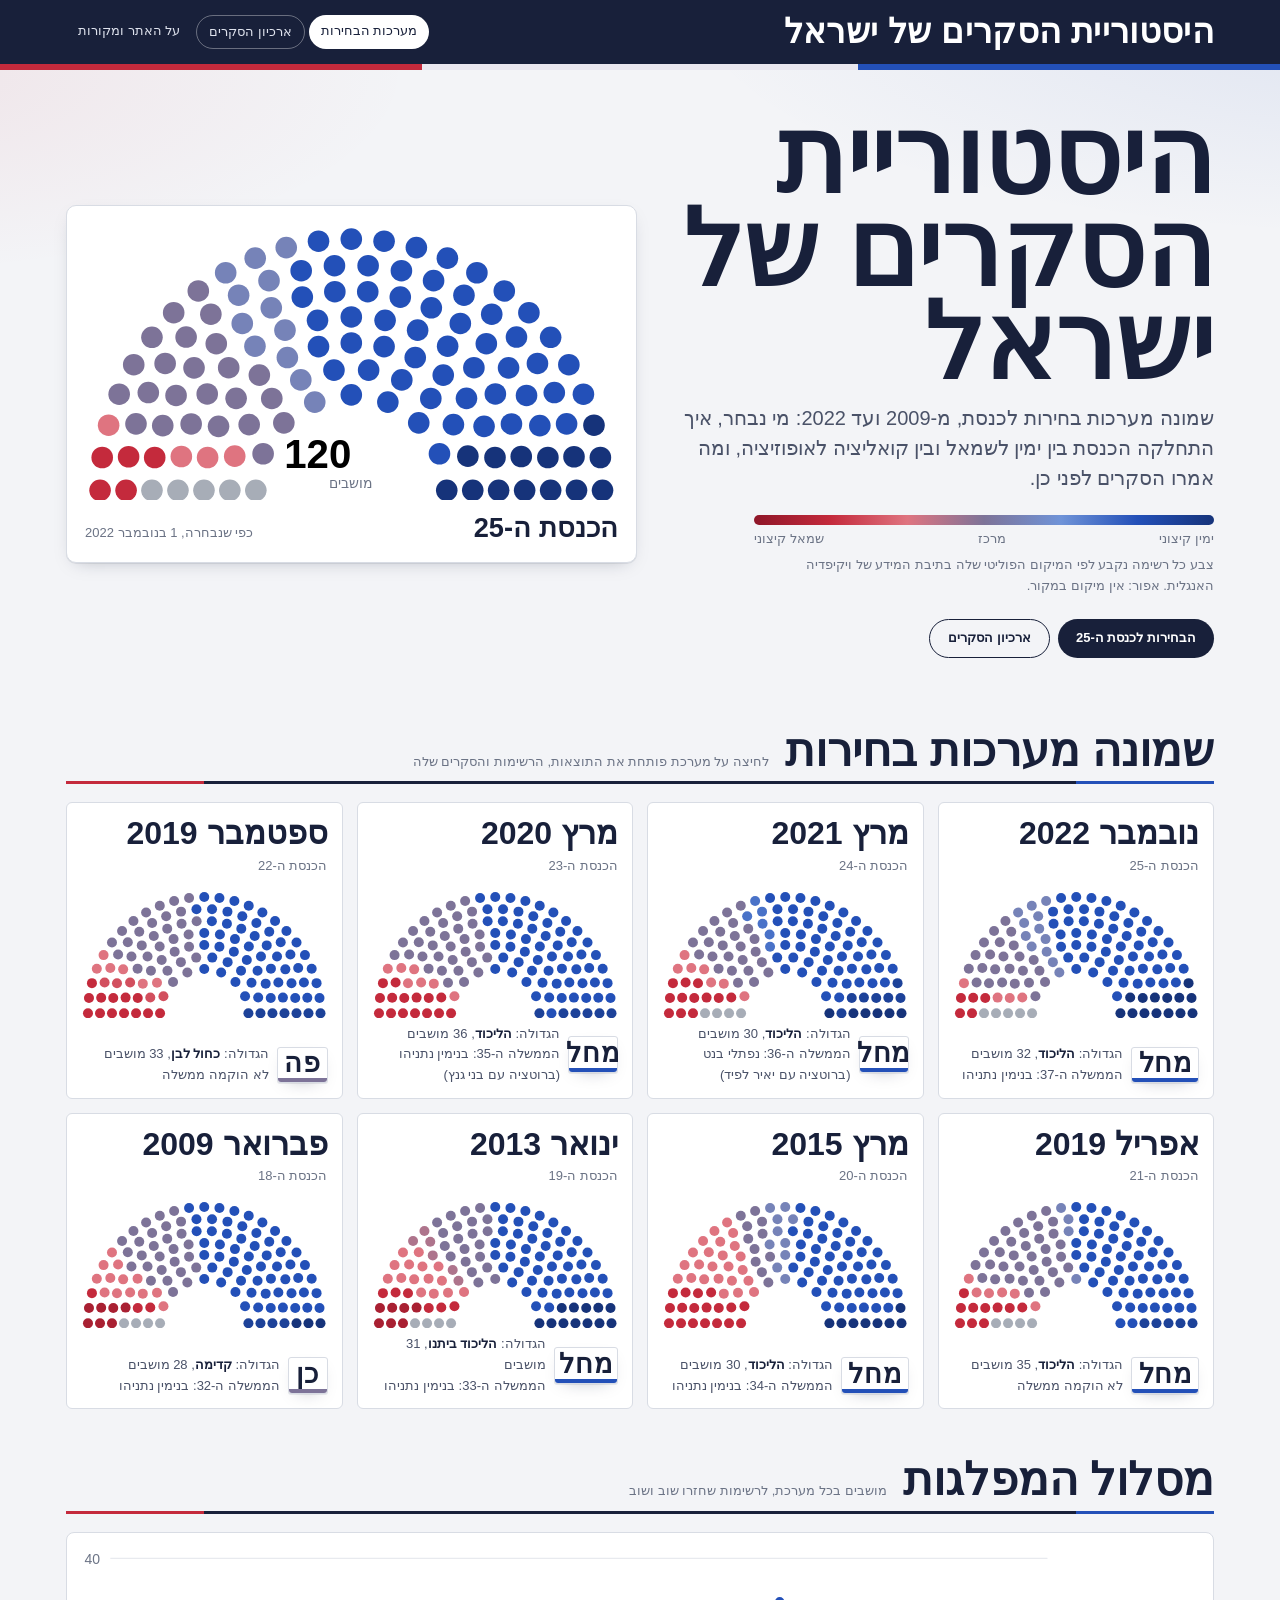
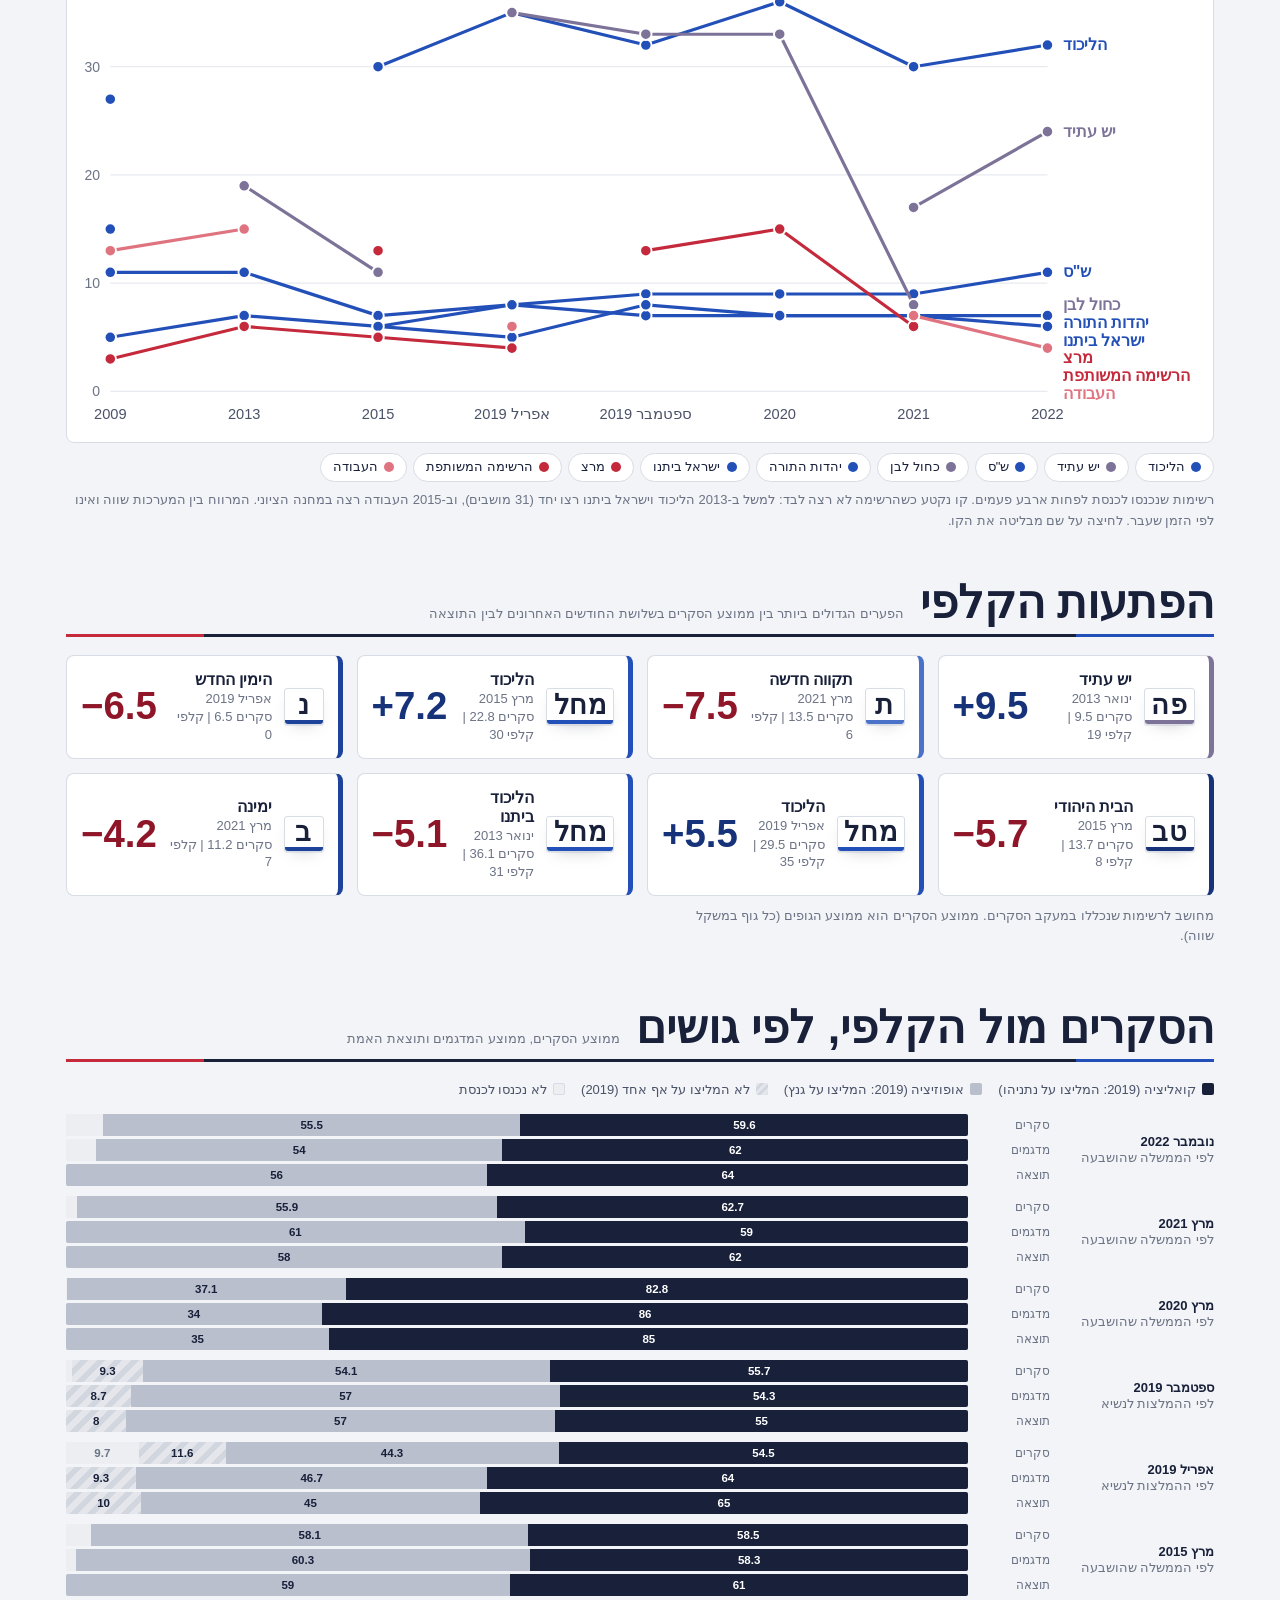
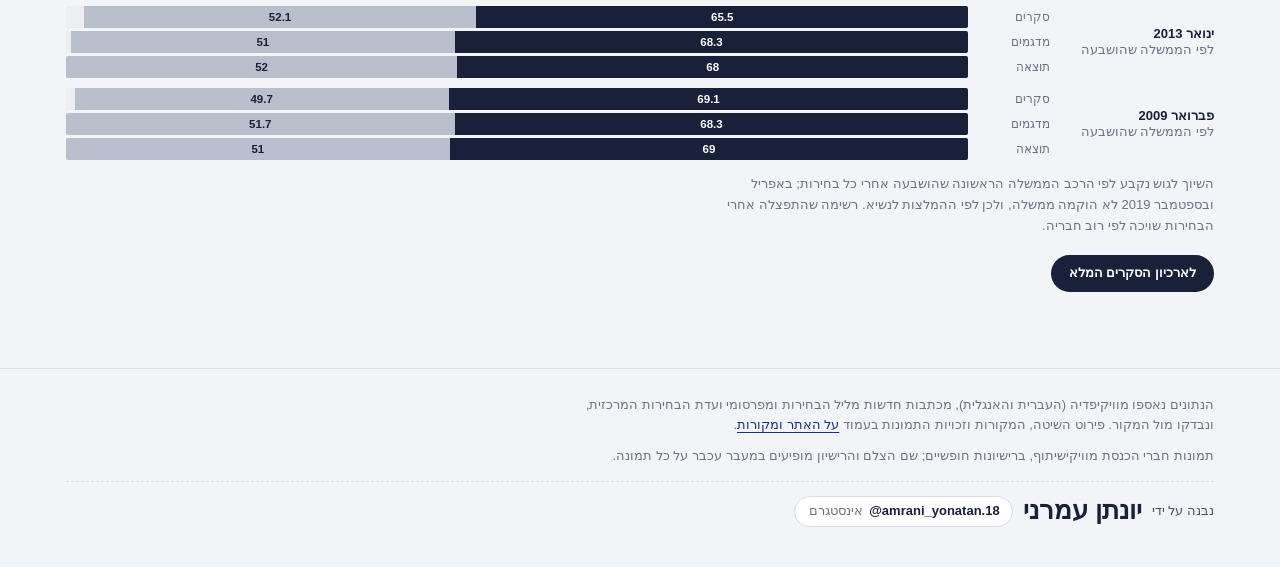
==== index.html @ 2ecafaed "Add files via upload base code 2.1 version." ====
<!doctype html>
<html lang="he" dir="rtl">
<head>
<meta charset="utf-8">
<meta name="viewport" content="width=device-width, initial-scale=1">
<meta http-equiv="Content-Security-Policy" content="default-src 'none'; script-src 'self'; style-src 'self' https://fonts.googleapis.com; style-src-attr 'unsafe-inline'; font-src 'self' https://fonts.gstatic.com; img-src 'self' data: https://commons.wikimedia.org https://upload.wikimedia.org https://thumb.wikimedia.org; base-uri 'none'; form-action 'none'; object-src 'none'">
<meta name="referrer" content="no-referrer">
<title>היסטוריית הסקרים של ישראל</title>
<meta name="description" content="שמונה מערכות בחירות לכנסת, 2009–2022: תוצאות, רשימות, גושים, ומה חזו הסקרים.">
<link rel="icon" href="assets/img/favicon.svg" type="image/svg+xml">
<link rel="preconnect" href="https://fonts.googleapis.com">
<link rel="preconnect" href="https://fonts.gstatic.com" crossorigin>
<link rel="stylesheet" href="https://fonts.googleapis.com/css2?family=Karantina:wght@300;400;700&amp;family=IBM+Plex+Sans+Hebrew:wght@400;500;600;700&amp;display=swap">
<link rel="stylesheet" href="assets/css/main.css">
</head>
<body>
<a class="sr-only" href="#main">דילוג לתוכן</a>
<main id="main"><noscript><div class="wrap" style="padding:40px 16px"><p>האתר מציג את הנתונים באמצעות JavaScript. יש להפעיל JavaScript בדפדפן.</p></div></noscript></main>
<script src="data/meta.js"></script>
<script src="data/elections.js"></script>
<script src="data/people.js"></script>
<script src="assets/js/common.js"></script>
<script src="assets/js/home.js"></script>
</body>
</html>
---- assets/css/main.css ----
/* היסטוריית הסקרים של ישראל — main stylesheet
   Palette: ballot paper and ink, with the political axis running from red (left) to blue (right). */

:root {
  --paper: #f3f4f7;
  --slip: #ffffff;
  --ink: #18203a;
  --ink-2: #4a5268;
  --mute: #6b7385;
  --rule: #d8dce4;
  --rule-2: #e8eaef;
  --right: #2350b8;
  --right-deep: #16337a;
  --left: #c42a3c;
  --left-deep: #8e1628;
  --centre: #7d7398;
  --none: #a7adb7;
  --coal: #18203a;
  --opp: #b9bfcc;
  --flag: #fff4cc;
  --focus: #f0b400;

  --display: "Karantina", "IBM Plex Sans Hebrew", "Arial Hebrew", sans-serif;
  --sans: "IBM Plex Sans Hebrew", "Arial Hebrew", Arial, sans-serif;

  --step--1: 0.8125rem;
  --step-0: 1rem;
  --step-1: 1.25rem;
  --step-2: 1.5625rem;
  --step-3: 1.953rem;
  --step-4: 2.441rem;
  --step-5: 3.4rem;

  --radius-slip: 3px;
  --shadow-slip: 0 1px 0 rgba(24, 32, 58, 0.08), 0 6px 18px -10px rgba(24, 32, 58, 0.35);
  --wrap: 1180px;
}

* { box-sizing: border-box; }
html { -webkit-text-size-adjust: 100%; }
body {
  margin: 0;
  background: var(--paper);
  color: var(--ink);
  font-family: var(--sans);
  font-size: var(--step-0);
  line-height: 1.6;
}
img { max-width: 100%; }
a { color: var(--right-deep); text-underline-offset: 3px; }
a:hover { color: var(--left-deep); }
:focus-visible { outline: 3px solid var(--focus); outline-offset: 2px; }
button { font: inherit; color: inherit; }

.wrap { max-width: var(--wrap); margin: 0 auto; padding: 0 16px; }
.sr-only { position: absolute; width: 1px; height: 1px; overflow: hidden; clip: rect(0 0 0 0); white-space: nowrap; }

/* ------------------------------------------------------------------ header */
.site-head {
  background: var(--ink);
  color: #fff;
  border-bottom: 6px solid transparent;
  border-image: linear-gradient(90deg, var(--left) 0 33%, #e9e7ef 33% 67%, var(--right) 67% 100%) 1;
}
.site-head .wrap { display: flex; align-items: center; gap: 24px; min-height: 64px; flex-wrap: wrap; padding-top: 8px; padding-bottom: 8px; }
.brand { color: #fff; text-decoration: none; font-family: var(--display); font-weight: 900; font-size: var(--step-2); line-height: 1.1; letter-spacing: -0.01em; }
.brand:hover { color: #fff; }
.nav { display: flex; gap: 4px; flex-wrap: wrap; margin-inline-start: auto; }
.nav a { color: #dfe3ee; text-decoration: none; padding: 6px 12px; border-radius: 999px; font-size: var(--step--1); font-weight: 500; }
.nav a:hover { background: rgba(255,255,255,0.08); color: #fff; }
.nav a[aria-current="page"] { background: #fff; color: var(--ink); }
.nav .nav-polls { border: 1px solid rgba(255,255,255,0.35); }

/* ------------------------------------------------------------------ type */
h1, h2, h3 { font-family: var(--display); line-height: 1.15; margin: 0; }
h1 { font-size: var(--step-4); font-weight: 900; letter-spacing: -0.015em; }
h2 { font-size: var(--step-3); font-weight: 700; }
h3 { font-size: var(--step-1); font-weight: 700; }
p { margin: 0 0 0.75em; max-width: 72ch; }
.lede { font-size: var(--step-1); color: var(--ink-2); max-width: 60ch; line-height: 1.5; }
.small { font-size: var(--step--1); color: var(--mute); }
.num { font-variant-numeric: tabular-nums; }

section.block { padding: 40px 0 8px; }
section.block > .wrap > header { display: flex; align-items: baseline; gap: 16px; flex-wrap: wrap; margin-bottom: 18px; border-bottom: 2px solid var(--ink); padding-bottom: 8px; }
section.block > .wrap > header p { margin: 0; color: var(--mute); font-size: var(--step--1); }

/* ------------------------------------------------------------------ ballot slip */
.slip {
  display: inline-flex; flex-direction: column; align-items: center; justify-content: center;
  background: var(--slip); color: var(--ink);
  border: 1px solid var(--rule); border-radius: var(--radius-slip);
  box-shadow: var(--shadow-slip);
  min-width: 3.2em; padding: 0.2em 0.45em 0.25em;
  font-family: var(--display); font-weight: 900; line-height: 1;
  position: relative;
}
.slip::after { /* the coloured edge the eye reads as "this party's place" */
  content: ""; position: absolute; inset-inline: 0; bottom: 0; height: 4px; background: var(--pc, var(--none));
  border-radius: 0 0 var(--radius-slip) var(--radius-slip);
}
.slip .l { font-size: 1.5em; letter-spacing: 0.02em; padding-bottom: 0.15em; }
.slip.sm { font-size: 0.85rem; min-width: 2.9em; }
.slip.md { font-size: 1.1rem; }
.slip.xl { font-size: 3.4rem; min-width: 2.6em; padding: 0.15em 0.4em 0.3em; }
.slip.xl::after { height: 8px; }

/* ------------------------------------------------------------------ hero (home) */
.hero { padding: 48px 0 24px; }
.hero h1 { font-size: clamp(2.4rem, 6vw, var(--step-5)); max-width: 14ch; }
.hero .lede { margin-top: 14px; }

.strip { display: grid; grid-template-columns: repeat(4, minmax(0, 1fr)); gap: 14px; margin-top: 28px; }
.strip a.card {
  display: grid; grid-template-rows: auto auto 1fr auto; gap: 6px;
  background: var(--slip); border: 1px solid var(--rule); border-radius: 6px;
  padding: 14px 14px 12px; text-decoration: none; color: var(--ink);
  transition: border-color .15s ease, transform .15s ease;
}
.strip a.card:hover { border-color: var(--ink); transform: translateY(-2px); }
.strip .when { font-family: var(--display); font-weight: 700; font-size: var(--step-1); }
.strip .kn { font-size: var(--step--1); color: var(--mute); }
.strip svg { width: 100%; height: auto; display: block; }
.strip .winner { display: flex; align-items: center; gap: 8px; font-size: var(--step--1); color: var(--ink-2); }
.strip .winner b { color: var(--ink); }

/* ------------------------------------------------------------------ cross-election bloc chart */
.bloc-rows { display: grid; gap: 10px; }
.bloc-row { display: grid; grid-template-columns: 9.5rem 1fr; gap: 12px; align-items: center; }
.bloc-row .who { font-size: var(--step--1); line-height: 1.3; }
.bloc-row .who a { font-weight: 600; color: var(--ink); text-decoration: none; }
.bloc-row .who a:hover { text-decoration: underline; }
.bars { display: grid; gap: 3px; }
.bar { display: flex; height: 22px; border-radius: 2px; overflow: hidden; background: var(--rule-2); }
.bar > span { display: flex; align-items: center; justify-content: center; font-size: 0.72rem; font-weight: 600; color: #fff; white-space: nowrap; overflow: hidden; min-width: 0; }
.bar .C { background: var(--coal); }
.bar .O { background: var(--opp); color: var(--ink); }
.bar .N { background: repeating-linear-gradient(135deg, #e4e6ec 0 6px, #d2d6df 6px 12px); color: var(--ink); }
.bar .X { background: #eceef2; color: var(--mute); }
.bar-label { font-size: 0.72rem; color: var(--mute); }
.bar-wrap { display: grid; grid-template-columns: 4.6rem 1fr; gap: 8px; align-items: center; }
.legend { display: flex; flex-wrap: wrap; gap: 6px 16px; font-size: var(--step--1); color: var(--ink-2); margin: 8px 0 14px; }
.legend i { display: inline-block; width: 12px; height: 12px; border-radius: 2px; vertical-align: -1px; margin-inline-end: 6px; }
.legend .C i { background: var(--coal); } .legend .O i { background: var(--opp); }
.legend .N i { background: repeating-linear-gradient(135deg, #e4e6ec 0 3px, #d2d6df 3px 6px); }
.legend .X i { background: #eceef2; border: 1px solid var(--rule); }

/* ------------------------------------------------------------------ election page */
.e-head { padding: 34px 0 10px; }
.crumbs { font-size: var(--step--1); margin-bottom: 10px; }
.crumbs a { color: var(--mute); }
.e-head h1 { font-size: clamp(2rem, 5vw, var(--step-4)); }
.facts { display: flex; flex-wrap: wrap; gap: 0; margin-top: 18px; border-top: 1px solid var(--rule); border-bottom: 1px solid var(--rule); }
.facts > div { padding: 10px 18px 10px 18px; border-inline-start: 1px solid var(--rule); }
.facts > div:first-child { border-inline-start: 0; padding-inline-start: 0; }
.facts dt { font-size: var(--step--1); color: var(--mute); }
.facts dd { margin: 0; font-weight: 600; font-variant-numeric: tabular-nums; }

.e-switch { display: flex; gap: 6px; flex-wrap: wrap; margin-top: 14px; }
.e-switch a { font-size: var(--step--1); padding: 3px 10px; border-radius: 999px; border: 1px solid var(--rule); text-decoration: none; color: var(--ink-2); background: var(--slip); }
.e-switch a[aria-current="page"] { background: var(--ink); color: #fff; border-color: var(--ink); }

.parl { display: grid; grid-template-columns: minmax(0, 1.35fr) minmax(0, 1fr); gap: 28px; align-items: start; }
.parl figure { margin: 0; }
.parl svg { width: 100%; height: auto; display: block; }
.parl svg .seat { transition: fill .25s ease, stroke .25s ease; }
.parl svg .seat.dim { opacity: 0.18; }
.toggle { display: inline-flex; border: 1px solid var(--ink); border-radius: 999px; overflow: hidden; margin-bottom: 10px; }
.toggle button { background: transparent; border: 0; padding: 5px 14px; cursor: pointer; font-size: var(--step--1); }
.toggle button[aria-pressed="true"] { background: var(--ink); color: #fff; }
.parl .sum { font-family: var(--display); text-anchor: middle; fill: var(--ink); }
.parl .axis-note { font-size: var(--step--1); color: var(--mute); margin-top: 6px; }

.seat-legend { list-style: none; margin: 0; padding: 0; display: grid; gap: 2px; }
.seat-legend li a { display: grid; grid-template-columns: 14px 1fr auto; gap: 10px; align-items: center; padding: 5px 8px; border-radius: 4px; text-decoration: none; color: var(--ink); }
.seat-legend li a:hover, .seat-legend li a:focus-visible { background: var(--slip); }
.seat-legend .sw { width: 14px; height: 14px; border-radius: 50%; background: var(--pc); }
.seat-legend .sw.opp { box-shadow: inset 0 0 0 3px #fff; outline: 1px solid var(--pc); }
.seat-legend .n { font-family: var(--display); font-weight: 700; font-variant-numeric: tabular-nums; }

/* tables */
.table-scroll { overflow-x: auto; -webkit-overflow-scrolling: touch; border: 1px solid var(--rule); border-radius: 6px; background: var(--slip); }
table.data { border-collapse: collapse; width: 100%; font-size: 0.9rem; font-variant-numeric: tabular-nums; }
table.data th, table.data td { padding: 8px 10px; border-bottom: 1px solid var(--rule-2); text-align: start; vertical-align: middle; white-space: nowrap; }
table.data thead th { background: #f7f8fa; font-weight: 600; font-size: var(--step--1); color: var(--ink-2); position: sticky; top: 0; z-index: 1; }
table.data td.n, table.data th.n { text-align: center; }
table.data tbody tr:hover { background: #fafbfc; }
table.data tr.below td { color: var(--mute); }
table.data .wrapcell { white-space: normal; min-width: 14rem; }
td.flag { background: var(--flag); }
.note-mark { font-size: 0.7rem; vertical-align: super; color: var(--left-deep); font-weight: 700; cursor: help; }
.rowlink { color: var(--ink); text-decoration: none; font-weight: 600; }
.rowlink:hover { text-decoration: underline; }
.party-cell { display: flex; align-items: center; gap: 10px; }
.delta-pos { color: var(--right-deep); } .delta-neg { color: var(--left-deep); }

.chip { display: inline-block; font-size: 0.75rem; padding: 1px 8px; border-radius: 999px; border: 1px solid var(--rule); background: var(--slip); color: var(--ink-2); white-space: nowrap; }
.chip.C { background: var(--coal); color: #fff; border-color: var(--coal); }
.chip.O { background: #fff; color: var(--ink); border-color: var(--ink); }
.chip.N { background: #eceef2; }
.chip.X { color: var(--mute); }

.two-col { display: grid; grid-template-columns: repeat(2, minmax(0, 1fr)); gap: 24px; }
.rec-groups { display: grid; grid-template-columns: repeat(auto-fit, minmax(220px, 1fr)); gap: 14px; }
.rec-group { background: var(--slip); border: 1px solid var(--rule); border-radius: 6px; padding: 14px; }
.rec-group h3 { font-size: var(--step-0); font-family: var(--sans); font-weight: 700; display: flex; justify-content: space-between; gap: 10px; }
.rec-group h3 .n { font-family: var(--display); font-size: var(--step-2); line-height: 1; }
.rec-group ul { list-style: none; padding: 0; margin: 10px 0 0; display: flex; flex-wrap: wrap; gap: 6px; }

.notes { font-size: 0.9rem; color: var(--ink-2); padding-inline-start: 1.2em; }
.notes li { margin-bottom: 4px; max-width: 80ch; }
.sources { font-size: var(--step--1); display: grid; gap: 4px; }
details.more { margin-top: 14px; }
details.more summary { cursor: pointer; font-weight: 600; padding: 6px 0; }

.btn {
  display: inline-flex; align-items: center; gap: 8px; cursor: pointer;
  background: var(--ink); color: #fff; border: 0; border-radius: 999px; padding: 8px 18px;
  font-size: var(--step--1); font-weight: 600; text-decoration: none;
}
.btn:hover { background: var(--right-deep); color: #fff; }
.btn.ghost { background: transparent; color: var(--ink); border: 1px solid var(--ink); }
.btn.ghost:hover { background: var(--ink); color: #fff; }

/* ------------------------------------------------------------------ party ID */
.id-wrap { padding: 30px 0 10px; }
.idcard {
  display: grid; grid-template-columns: auto minmax(0, 1fr) 210px; gap: 28px; align-items: stretch;
  background: var(--slip); border: 1px solid var(--rule); border-radius: 10px; padding: 26px;
  position: relative; overflow: hidden;
}
.idcard::before { /* micro-print band along the top, like a document */
  content: ""; position: absolute; inset-inline: 0; top: 0; height: 6px;
  background: var(--pc);
}
.idcard .face { display: grid; justify-items: center; align-content: start; gap: 12px; }
.idcard .ballot-name { font-family: var(--display); font-size: 0.95rem; text-align: center; max-width: 16ch; color: var(--ink-2); line-height: 1.3; }
.idcard h1 { font-size: clamp(2rem, 4.5vw, var(--step-4)); }
.idcard .sub { color: var(--mute); margin-top: 4px; }
.fields { display: grid; grid-template-columns: repeat(auto-fill, minmax(150px, 1fr)); gap: 14px 22px; margin: 20px 0 0; }
.fields dt { font-size: var(--step--1); color: var(--mute); }
.fields dd { margin: 0; font-weight: 600; font-variant-numeric: tabular-nums; }
.fields dd.big { font-family: var(--display); font-size: var(--step-3); font-weight: 900; line-height: 1; }
.leader { display: grid; align-content: start; justify-items: center; gap: 8px; text-align: center; border-inline-start: 1px dashed var(--rule); padding-inline-start: 24px; }
.leader .ph { width: 150px; height: 180px; }
.leader .role { font-size: var(--step--1); color: var(--mute); }
.leader .name { font-family: var(--display); font-weight: 700; font-size: var(--step-1); line-height: 1.2; }

.axis { margin-top: 22px; }
.axis svg { width: 100%; max-width: 560px; height: auto; display: block; }
.axis .cap { font-size: var(--step--1); color: var(--ink-2); }

/* portraits */
.ph { position: relative; display: block; width: 100%; aspect-ratio: 5 / 6; border-radius: 4px; overflow: hidden; background: #e3e6ec; }
.ph img { width: 100%; height: 100%; object-fit: cover; object-position: 50% 22%; display: block; }
.ph .ini { position: absolute; inset: 0; display: flex; align-items: center; justify-content: center; font-family: var(--display); font-weight: 900; font-size: 1.6rem; color: #fff; background: var(--pc, var(--none)); }
.ph img + .ini { display: none; }
.ph.failed img { display: none; }
.ph.failed .ini { display: flex; }

.members { display: grid; grid-template-columns: repeat(auto-fill, minmax(118px, 1fr)); gap: 18px 14px; }
.member { text-decoration: none; color: var(--ink); display: grid; gap: 6px; font-size: 0.86rem; line-height: 1.25; }
.member:hover .nm { text-decoration: underline; }
.member .nm { font-weight: 600; }
.member .tag { font-size: 0.72rem; color: var(--mute); }
.member.lead .ph { outline: 3px solid var(--pc); outline-offset: 2px; }

.mini-bars { display: grid; gap: 6px; max-width: 640px; }
.mini-bars .row { display: grid; grid-template-columns: 12rem 1fr 3rem; gap: 10px; align-items: center; font-size: 0.88rem; }
.mini-bars .track { height: 16px; background: var(--rule-2); border-radius: 2px; position: relative; }
.mini-bars .fill { position: absolute; inset-block: 0; inset-inline-start: 0; background: var(--pc); border-radius: 2px; }
.mini-bars .row.result .fill { background: var(--ink); }
.mini-bars .row.exit .fill { background: repeating-linear-gradient(135deg, var(--pc) 0 5px, color-mix(in srgb, var(--pc) 55%, #fff) 5px 10px); }
.mini-bars .v { font-family: var(--display); font-weight: 700; text-align: end; font-variant-numeric: tabular-nums; }
.mini-bars .sep { height: 1px; background: var(--rule); margin: 4px 0; }

.history { display: flex; gap: 10px; flex-wrap: wrap; }
.history a { display: grid; justify-items: center; gap: 4px; text-decoration: none; color: var(--ink); font-size: var(--step--1); padding: 8px 10px; border: 1px solid var(--rule); border-radius: 6px; background: var(--slip); }
.history a[aria-current="page"] { border-color: var(--ink); box-shadow: inset 0 0 0 1px var(--ink); }
.history a .s { font-family: var(--display); font-weight: 900; font-size: var(--step-1); line-height: 1; }

/* ------------------------------------------------------------------ polls panel (drawer + page) */
.drawer-backdrop { position: fixed; inset: 0; background: rgba(24, 32, 58, 0.45); opacity: 0; pointer-events: none; transition: opacity .2s ease; z-index: 40; }
.drawer {
  position: fixed; top: 0; bottom: 0; left: 0; width: min(920px, 100vw);
  background: var(--paper); z-index: 41; box-shadow: 8px 0 40px rgba(0,0,0,0.25);
  transform: translateX(-102%); transition: transform .28s cubic-bezier(.2,.7,.2,1);
  display: flex; flex-direction: column;
}
.drawer.open { transform: none; }
.drawer-backdrop.open { opacity: 1; pointer-events: auto; }
.drawer .d-head { display: flex; align-items: center; gap: 12px; padding: 14px 18px; background: var(--ink); color: #fff; }
.drawer .d-head h2 { font-size: var(--step-1); }
.drawer .d-head .x { margin-inline-start: auto; background: transparent; border: 1px solid rgba(255,255,255,.4); color: #fff; border-radius: 999px; padding: 4px 12px; cursor: pointer; }
.drawer .d-body { overflow: auto; padding: 18px; }
@media (prefers-reduced-motion: reduce) { .drawer, .drawer-backdrop, .strip a.card, .parl svg .seat { transition: none; } }

.panel-intro { background: var(--slip); border: 1px solid var(--rule); border-inline-start: 4px solid var(--centre); border-radius: 6px; padding: 12px 16px; font-size: 0.9rem; color: var(--ink-2); margin-bottom: 18px; }
.panel-intro p { margin: 0; }
.filters { display: flex; gap: 8px; flex-wrap: wrap; align-items: center; margin: 12px 0; }
.filters label { font-size: var(--step--1); color: var(--mute); }
.filters select { font: inherit; font-size: var(--step--1); padding: 4px 8px; border: 1px solid var(--rule); border-radius: 4px; background: var(--slip); }
.tsc svg { width: 100%; height: auto; display: block; background: var(--slip); border: 1px solid var(--rule); border-radius: 6px; }
.tsc .lg { display: flex; flex-wrap: wrap; gap: 4px 14px; font-size: var(--step--1); margin-top: 8px; }
.tsc .lg button { background: transparent; border: 1px solid transparent; border-radius: 999px; padding: 2px 10px; cursor: pointer; font-size: var(--step--1); }
.tsc .lg button:hover { border-color: var(--rule); }
.tsc .lg button[aria-pressed="true"] { border-color: var(--ink); background: var(--slip); font-weight: 600; }
.tsc .lg button::before { content: ""; display: inline-block; width: 10px; height: 10px; border-radius: 50%; background: var(--pc); margin-inline-end: 6px; vertical-align: -1px; }
.tsc svg [data-p] { transition: opacity .15s ease; }

/* ------------------------------------------------------------------ about */
.prose { max-width: 76ch; }
.prose h2 { margin: 32px 0 10px; }
.prose ul { padding-inline-start: 1.2em; }
.prose li { margin-bottom: 6px; }
.credits { columns: 2 280px; column-gap: 28px; font-size: 0.8rem; color: var(--ink-2); }
.credits div { break-inside: avoid; margin-bottom: 4px; }

/* ------------------------------------------------------------------ footer */
.site-foot { margin-top: 56px; padding: 26px 0 40px; border-top: 1px solid var(--rule); font-size: var(--step--1); color: var(--mute); }
.site-foot p { max-width: 90ch; }

/* ------------------------------------------------------------------ responsive */
@media (max-width: 980px) {
  .strip { grid-template-columns: repeat(2, minmax(0, 1fr)); }
  .parl { grid-template-columns: 1fr; }
  .idcard { grid-template-columns: auto minmax(0, 1fr); }
  .leader { grid-column: 1 / -1; border-inline-start: 0; padding-inline-start: 0; border-top: 1px dashed var(--rule); padding-top: 16px; grid-template-columns: 120px 1fr; justify-items: start; text-align: start; align-items: center; }
  .leader .ph { width: 120px; height: 144px; grid-row: span 3; }
  .two-col { grid-template-columns: 1fr; }
}
@media (max-width: 620px) {
  h1 { font-size: var(--step-3); }
  .strip { grid-template-columns: minmax(0, 1fr); }
  .bloc-row { grid-template-columns: 1fr; gap: 4px; }
  .idcard { grid-template-columns: 1fr; padding: 20px 16px; }
  .idcard .face { justify-items: start; grid-template-columns: auto 1fr; align-items: center; }
  .idcard .ballot-name { text-align: start; }
  .slip.xl { font-size: 2.4rem; }
  .facts > div { padding: 8px 12px 8px 0; border-inline-start: 0; width: 50%; }
  .members { grid-template-columns: repeat(auto-fill, minmax(96px, 1fr)); }
  .mini-bars .row { grid-template-columns: 6.5rem 1fr 2.6rem; }
  .nav { margin-inline-start: 0; }
}
@media print {
  .site-head .nav, .btn, .toggle, .drawer, .drawer-backdrop { display: none !important; }
  body { background: #fff; }
}

/* poll source links */
.src-host { font-size: 0.72rem; color: var(--mute); direction: ltr; unicode-bidi: isolate; }
.src-tag { font-size: 0.68rem; padding: 0 6px; border-radius: 999px; background: #eceef2; color: var(--ink-2); }
.src-tag.sec { background: var(--flag); }

/* ================================================================== display type: Karantina
   Karantina is a condensed display face, so display sizes run larger than a regular serif would. */
h1, h2 { font-weight: 700; letter-spacing: 0; }
h1 { font-size: clamp(2.8rem, 6.5vw, 4.2rem); line-height: 0.95; }
h2 { font-size: clamp(2.2rem, 4vw, 2.8rem); line-height: 1; }
h3 { font-family: var(--sans); font-size: 1.08rem; font-weight: 700; line-height: 1.3; }
.brand { font-size: 2.1rem; font-weight: 700; line-height: 1; letter-spacing: 0.01em; }
.hero h1 { font-size: clamp(3.6rem, 10vw, 6.6rem); max-width: 10ch; line-height: 0.88; }
.e-head h1 { font-size: clamp(3rem, 7vw, 4.8rem); }
.idcard h1 { font-size: clamp(3rem, 6vw, 4.4rem); }
.slip { font-weight: 700; }
.slip .l { font-size: 1.95em; letter-spacing: 0.03em; padding-bottom: 0.08em; }
.slip.xl { font-size: 3.6rem; }
.strip .when { font-size: 2rem; font-weight: 700; line-height: 1; }
.fields dd.big { font-size: 3.4rem; font-weight: 700; line-height: 0.8; }
.rec-group h3 .n { font-size: 2.6rem; font-weight: 700; line-height: 0.8; }
.history a .s { font-size: 2.2rem; font-weight: 700; line-height: 0.9; }
.seat-legend .n { font-size: 1.6rem; line-height: 1; }
.parl svg .sum { font-size: 46px; font-weight: 700; }
.idcard .ballot-name, .leader .name { font-family: var(--sans); }
.leader .name { font-size: 1.1rem; font-weight: 700; }
.mini-bars .v { font-family: var(--sans); font-weight: 700; }
.drawer .d-head h2 { font-size: 2rem; }

/* ================================================================== richer page furniture */
/* section headings get a short left-to-right political rule */
section.block > .wrap > header { border-bottom: 0; position: relative; padding-bottom: 12px; }
section.block > .wrap > header::after {
  content: ""; position: absolute; inset-inline: 0; bottom: 0; height: 3px;
  background: linear-gradient(90deg, var(--left) 0 12%, var(--ink) 12% 88%, var(--right) 88% 100%);
}

/* hero */
.hero { position: relative; overflow: hidden; padding: 40px 0 30px;
  background:
    radial-gradient(1200px 380px at 110% -10%, rgba(35, 80, 184, 0.10), transparent 60%),
    radial-gradient(900px 340px at -10% 0%, rgba(196, 42, 60, 0.08), transparent 60%);
}
.hero-grid { display: grid; grid-template-columns: minmax(0, 1fr) minmax(0, 1.05fr); gap: 34px; align-items: center; }
.hero-chamber { background: var(--slip); border: 1px solid var(--rule); border-radius: 10px; padding: 18px 18px 12px; box-shadow: var(--shadow-slip); }
.hero-chamber svg { width: 100%; height: auto; display: block; }
.hero-chamber .cap { display: flex; justify-content: space-between; align-items: baseline; gap: 10px; font-size: var(--step--1); color: var(--mute); margin-top: 6px; }
.hero-chamber .cap b { font-family: var(--display); font-size: 1.7rem; color: var(--ink); font-weight: 700; }
.kicker-row { display: flex; flex-wrap: wrap; gap: 8px; margin-top: 22px; }
.kicker-row a { text-decoration: none; }

/* ghost numerals behind page heads */
.e-head { position: relative; overflow: hidden; }
.bg-num {
  position: absolute; inset-inline-start: auto; inset-inline-end: 8px; top: -18px;
  font-family: var(--display); font-weight: 700; font-size: clamp(9rem, 26vw, 19rem); line-height: 0.8;
  color: var(--ink); opacity: 0.045; pointer-events: none; user-select: none;
}
.e-head .wrap { position: relative; }

/* leaders strip on election pages */
.leaders { display: grid; grid-template-columns: repeat(auto-fill, minmax(112px, 1fr)); gap: 16px 12px; margin-top: 24px; }
@media (min-width: 981px) { .leaders { grid-template-columns: repeat(var(--n), minmax(0, 1fr)); } }
.leaders a { display: grid; gap: 6px; text-decoration: none; color: var(--ink); font-size: 0.84rem; line-height: 1.2; }
.leaders a:hover .nm { text-decoration: underline; }
.leaders .ph { border-bottom: 5px solid var(--pc); }
.leaders .row { display: flex; align-items: center; justify-content: space-between; gap: 6px; }
.leaders .seats { font-family: var(--display); font-size: 1.6rem; font-weight: 700; line-height: 1; }
.leaders .nm { font-weight: 600; }
.leaders .party { color: var(--mute); font-size: 0.76rem; }

/* party trajectories (home) */
.traj figure { margin: 0; }
.traj svg { width: 100%; height: auto; display: block; background: var(--slip); border: 1px solid var(--rule); border-radius: 8px; }
.traj .lg { display: flex; flex-wrap: wrap; gap: 4px 6px; margin-top: 10px; }
.traj .lg button { background: var(--slip); border: 1px solid var(--rule); border-radius: 999px; padding: 3px 12px; cursor: pointer; font-size: var(--step--1); }
.traj .lg button::before { content: ""; display: inline-block; width: 10px; height: 10px; border-radius: 50%; background: var(--pc); margin-inline-end: 6px; vertical-align: -1px; }
.traj .lg button[aria-pressed="true"] { border-color: var(--ink); font-weight: 600; }
.traj svg [data-f] { transition: opacity .15s ease; }

/* poll surprises (home) */
.surprises { display: grid; grid-template-columns: repeat(auto-fill, minmax(260px, 1fr)); gap: 14px; }
.surprise .txt { display: grid; min-width: 0; gap: 1px; }
.surprise .s { line-height: 1.35; }
.surprise { display: grid; grid-template-columns: auto 1fr auto; gap: 12px; align-items: center; background: var(--slip); border: 1px solid var(--rule);
  border-inline-start: 5px solid var(--pc); border-radius: 8px; padding: 14px; text-decoration: none; color: var(--ink); }
.surprise:hover { border-color: var(--ink); border-inline-start-color: var(--pc); }
.surprise .t { font-weight: 700; line-height: 1.2; }
.surprise .s { font-size: var(--step--1); color: var(--mute); }
.surprise .d { font-family: var(--display); font-weight: 700; font-size: 2.4rem; line-height: 0.8; direction: ltr; }
.surprise .d.up { color: var(--right-deep); } .surprise .d.down { color: var(--left-deep); }

/* credit in footer */
.site-foot .credit { display: flex; align-items: center; gap: 10px; flex-wrap: wrap; margin-top: 14px; padding-top: 14px; border-top: 1px dashed var(--rule); color: var(--ink-2); }
.site-foot .credit b { font-family: var(--display); font-size: 1.6rem; font-weight: 700; color: var(--ink); line-height: 1; }
.ig { display: inline-flex; align-items: center; gap: 6px; padding: 4px 12px 4px 10px; border-radius: 999px; border: 1px solid var(--rule); background: var(--slip); text-decoration: none; color: var(--ink); font-weight: 600; direction: ltr; }
.ig:hover { border-color: var(--ink); color: var(--ink); }
.ig svg { width: 16px; height: 16px; }

@media (max-width: 980px) {
  .hero-grid { grid-template-columns: 1fr; }
}
.ig .ig-l { font-weight: 400; color: var(--mute); font-size: 0.8rem; margin-inline-end: 4px; }
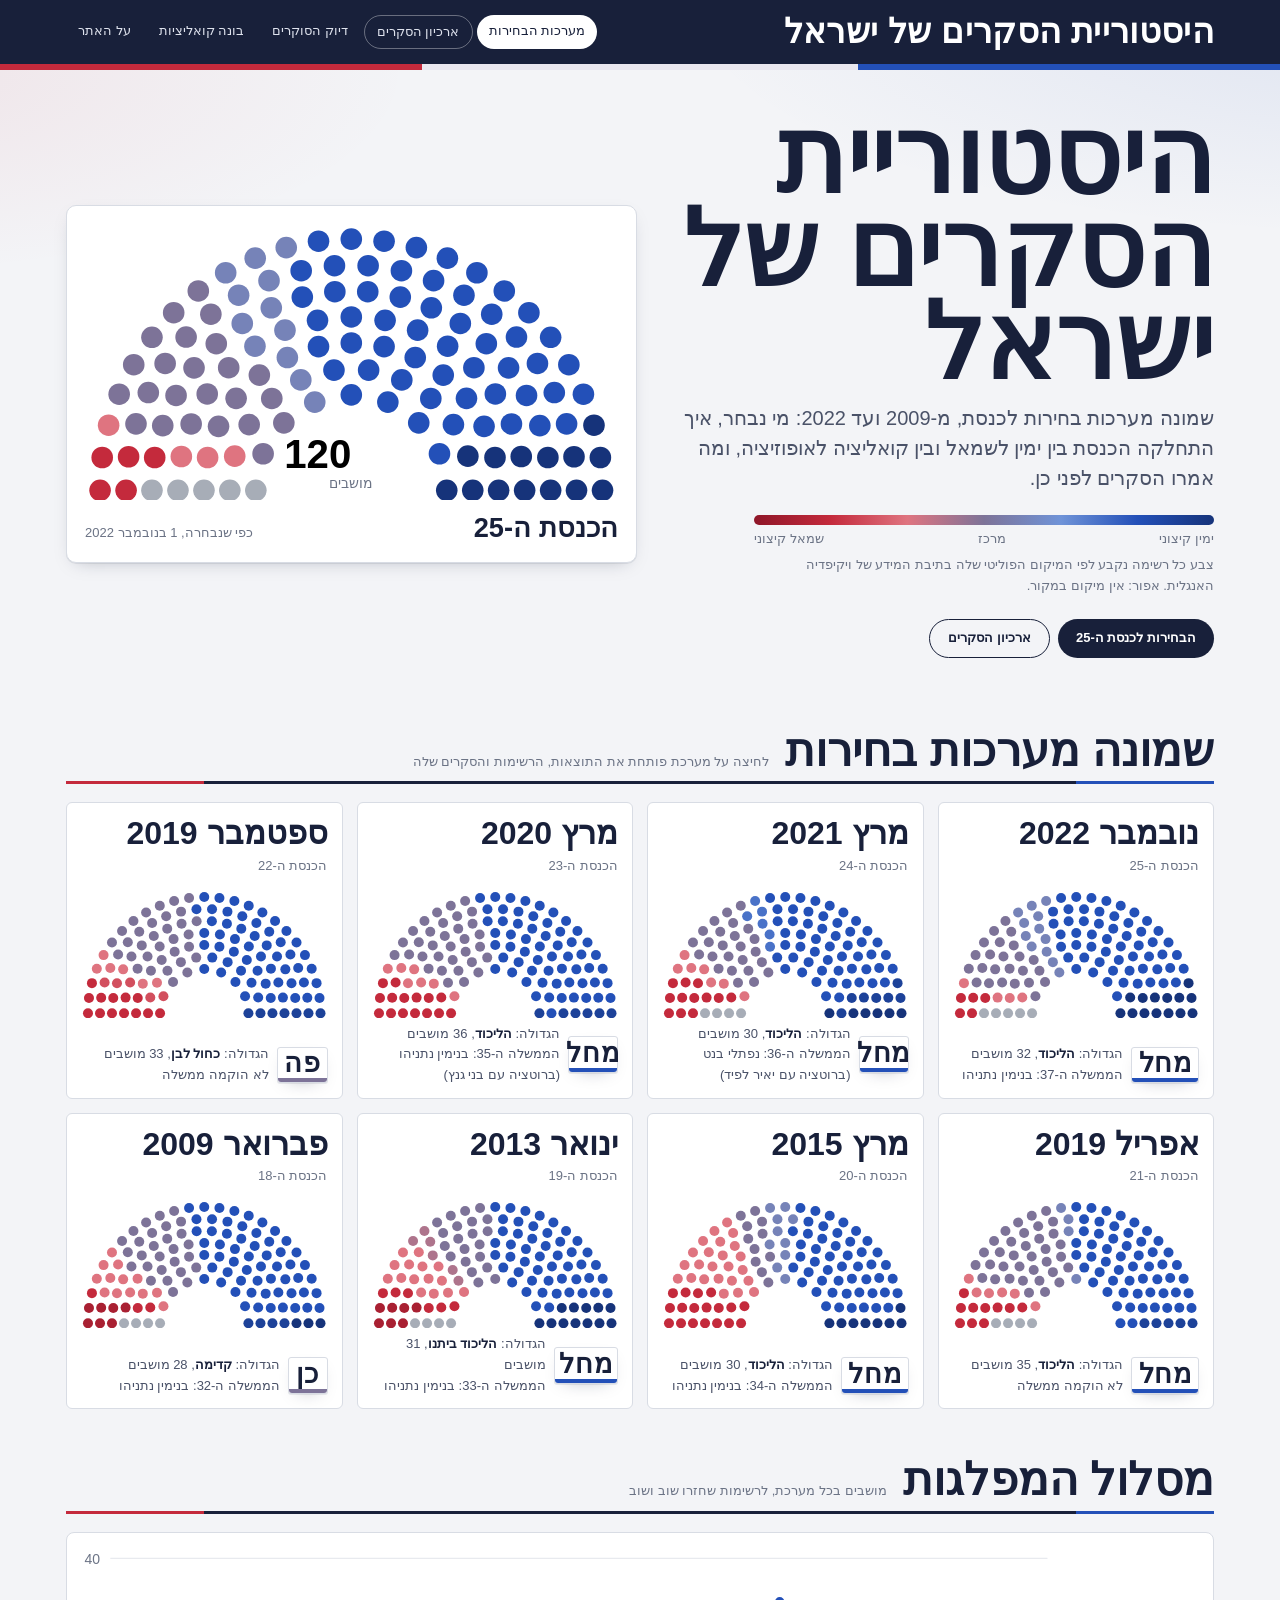
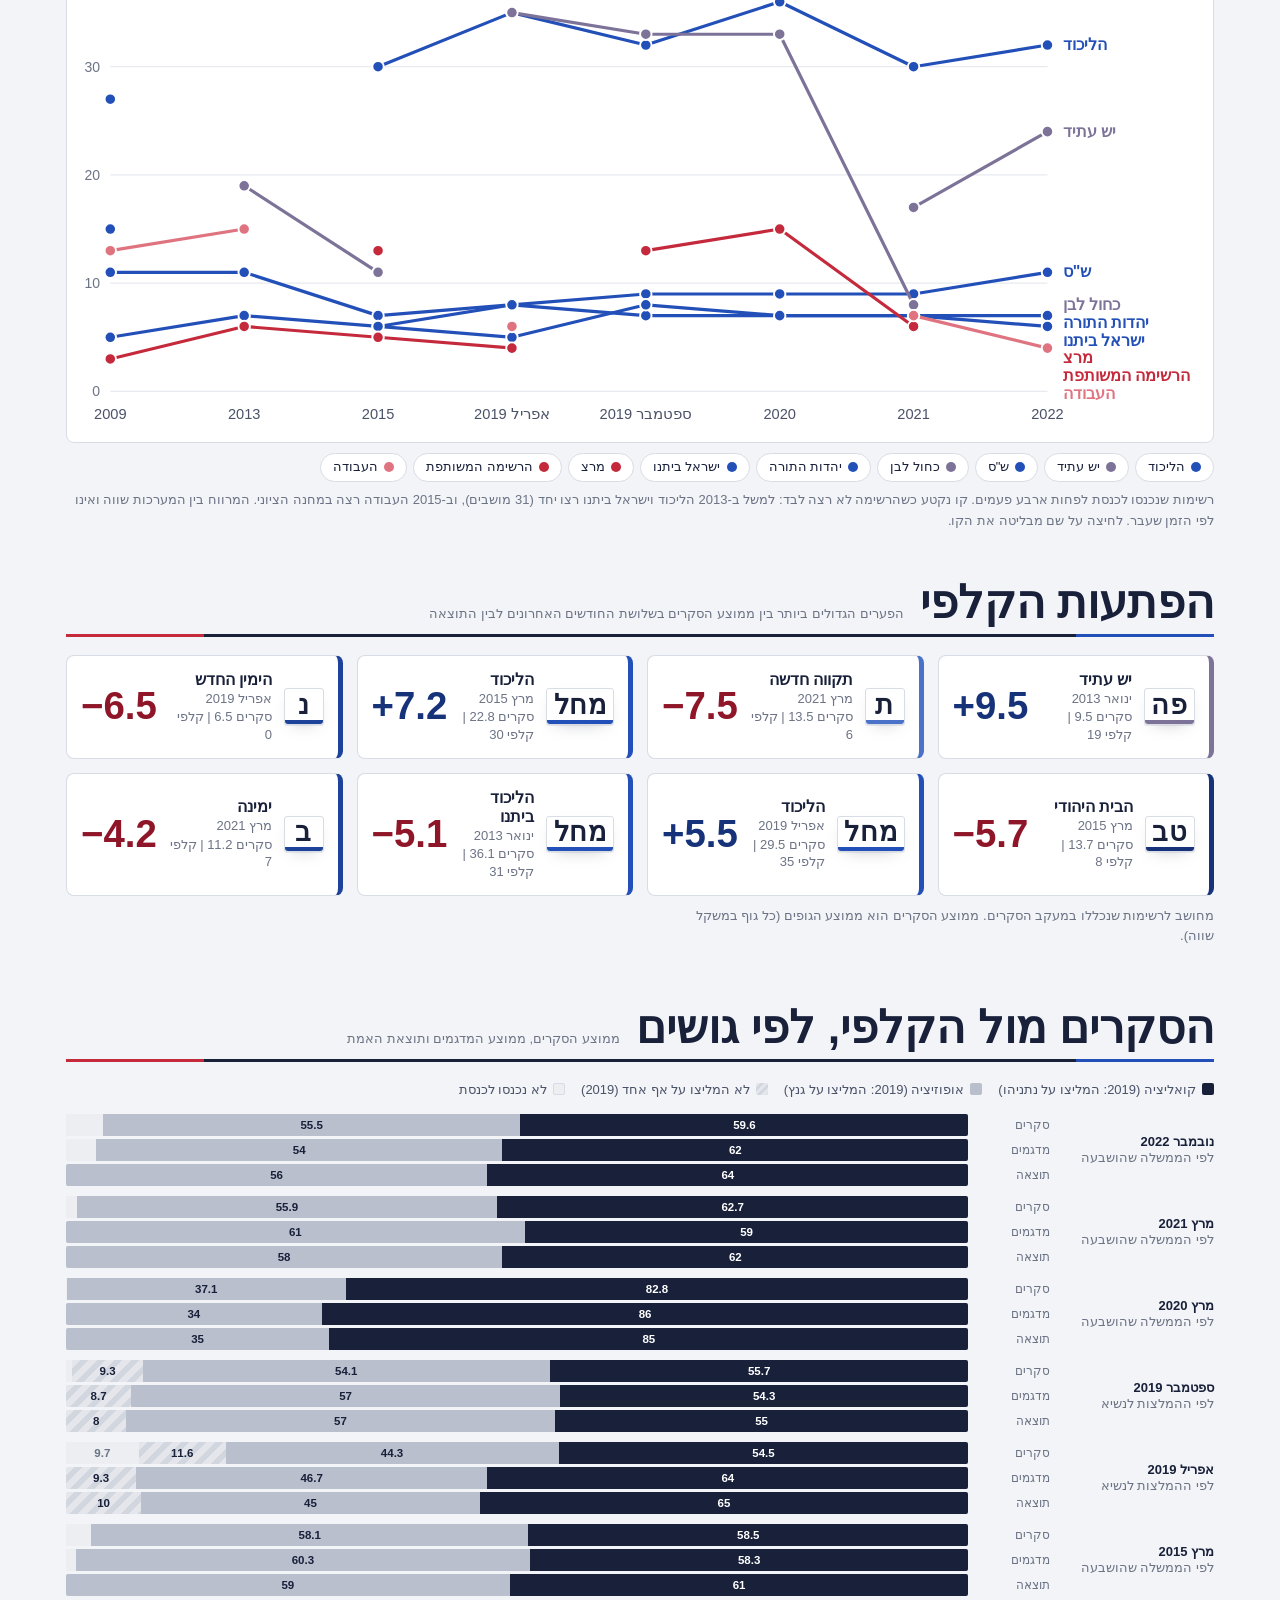
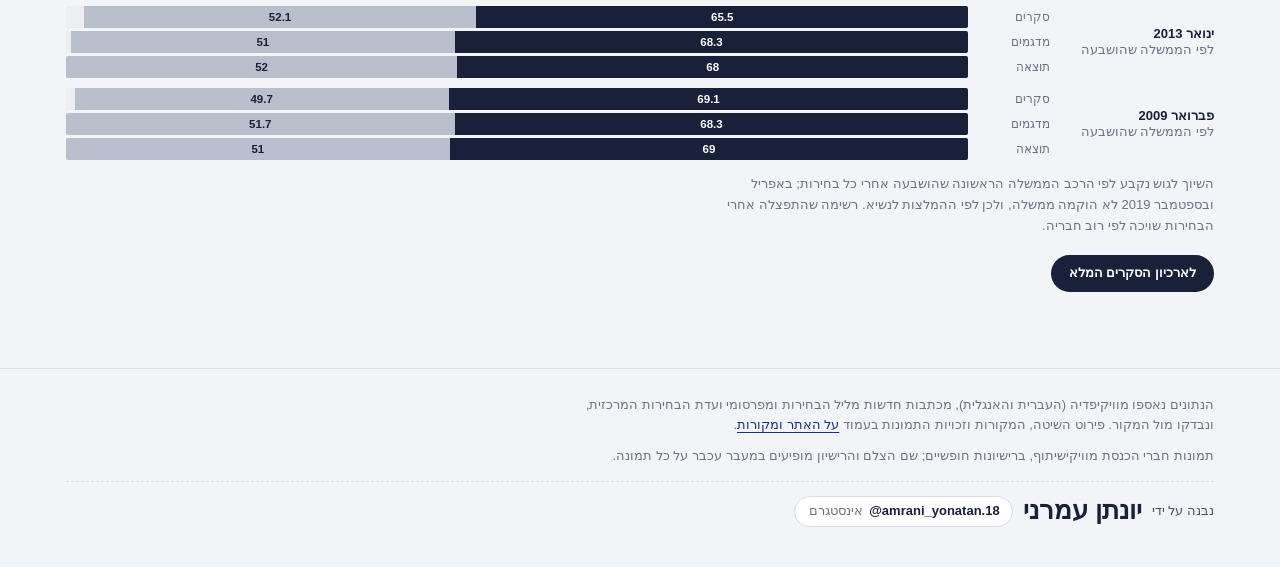
==== commit 9bd0b9f4: "Add clean URLs, share previews, pollster accuracy and coalition builder - Links go through App.pageH" ====
--- a/index.html
+++ b/index.html
@@ -7,6 +7,17 @@
 <meta name="referrer" content="no-referrer">
 <title>היסטוריית הסקרים של ישראל</title>
 <meta name="description" content="שמונה מערכות בחירות לכנסת, 2009–2022: תוצאות, רשימות, גושים, ומה חזו הסקרים.">
+<meta property="og:type" content="website">
+<meta property="og:site_name" content="היסטוריית הסקרים של ישראל">
+<meta property="og:locale" content="he_IL">
+<meta property="og:title" content="היסטוריית הסקרים של ישראל">
+<meta property="og:description" content="שמונה מערכות בחירות לכנסת, 2009–2022: תוצאות, רשימות, גושים, ומה חזו הסקרים.">
+<meta property="og:url" content="https://pollsisraelhistory.netlify.app/">
+<meta property="og:image" content="https://pollsisraelhistory.netlify.app/assets/img/og.png">
+<meta property="og:image:width" content="1200">
+<meta property="og:image:height" content="630">
+<meta property="og:image:alt" content="היסטוריית הסקרים של ישראל: חלוקת המושבים בכנסת">
+<meta name="twitter:card" content="summary_large_image">
 <link rel="icon" href="assets/img/favicon.svg" type="image/svg+xml">
 <link rel="preconnect" href="https://fonts.googleapis.com">
 <link rel="preconnect" href="https://fonts.gstatic.com" crossorigin>
--- a/assets/css/main.css
+++ b/assets/css/main.css
@@ -450,3 +450,77 @@
   .hero-grid { grid-template-columns: 1fr; }
 }
 .ig .ig-l { font-weight: 400; color: var(--mute); font-size: 0.8rem; margin-inline-end: 4px; }
+
+/* ================================================================== pollster accuracy */
+.acc-matrix th.who { font-weight: 600; color: var(--ink); white-space: nowrap; line-height: 1.25; }
+.acc-matrix th.who .small, .acc-matrix td .small { display: block; font-weight: 400; font-size: 0.72rem; color: var(--mute); }
+.acc-matrix td.best { background: #e7edfa; font-weight: 700; color: var(--right-deep); }
+.acc-matrix td.muted { color: var(--rule); }
+.acc-matrix td.avg { font-weight: 700; line-height: 1.2; background: #f7f8fa; }
+.acc-matrix tfoot th, .acc-matrix tfoot td { background: #f7f8fa; font-weight: 600; border-top: 1px solid var(--rule); }
+.acc-matrix tfoot .exit th, .acc-matrix tfoot .exit td { color: var(--mute); font-weight: 500; }
+.acc-trend { margin: 0; overflow-x: auto; -webkit-overflow-scrolling: touch; }
+.acc-trend svg { width: 100%; height: auto; display: block; background: var(--slip); border: 1px solid var(--rule); border-radius: 8px; }
+.acc-detail { margin-top: 18px; scroll-margin-top: 16px; }
+.acc-detail > header { display: flex; align-items: baseline; gap: 14px; flex-wrap: wrap; margin-bottom: 14px; }
+.acc-detail > header h2 { font-size: clamp(1.9rem, 3.4vw, 2.4rem); }
+.acc-detail > header p { margin: 0; font-size: var(--step--1); color: var(--mute); }
+.acc-sum { display: flex; gap: 28px; flex-wrap: wrap; margin-bottom: 18px; }
+.acc-sum > div { display: flex; align-items: center; gap: 10px; font-size: var(--step--1); color: var(--ink-2); line-height: 1.3; }
+.acc-sum .big { font-family: var(--display); font-weight: 700; font-size: 3.6rem; line-height: 0.8; color: var(--ink); }
+.acc-sum .big.mute { color: var(--mute); }
+.acc-cols h3 { margin-bottom: 10px; }
+.acc-list { list-style: none; margin: 0; padding: 0; display: grid; gap: 8px; }
+.acc-row { display: grid; grid-template-columns: minmax(0, 11rem) minmax(0, 1fr) 4.4rem; gap: 6px 12px; align-items: center;
+  background: var(--slip); border: 1px solid var(--rule); border-radius: 6px; padding: 10px 12px; }
+.acc-row .who { display: grid; line-height: 1.25; min-width: 0; }
+.acc-row .who .small { font-size: 0.74rem; }
+.acc-row .meter { height: 12px; background: var(--rule-2); border-radius: 2px; position: relative; overflow: hidden; }
+.acc-row .meter span { position: absolute; inset-block: 0; inset-inline-start: 0; background: var(--ink); border-radius: 2px; }
+.acc-row.exit .meter span { background: var(--opp); }
+.acc-row .v { display: grid; justify-items: end; line-height: 1; }
+.acc-row .v b { font-family: var(--display); font-size: 2rem; font-weight: 700; }
+.acc-row .v .small { font-size: 0.7rem; }
+.acc-row details.more { grid-column: 1 / -1; margin-top: 0; }
+.acc-row details.more summary { font-size: var(--step--1); padding: 2px 0; color: var(--ink-2); }
+.acc-row details .table-scroll { margin-top: 6px; }
+
+/* ================================================================== coalition builder */
+.co-controls { display: flex; flex-wrap: wrap; gap: 10px 16px; align-items: center; justify-content: space-between; margin-bottom: 6px; }
+.co-controls .toggle { margin-bottom: 0; }
+.co-presets { display: flex; gap: 8px; flex-wrap: wrap; }
+.co-grid { display: grid; grid-template-columns: minmax(0, 1fr) minmax(0, 340px); gap: 24px; align-items: start; margin-top: 14px; }
+.co-chips { display: grid; grid-template-columns: repeat(auto-fill, minmax(230px, 1fr)); gap: 8px; }
+.co-chip { display: grid; grid-template-columns: auto minmax(0, 1fr) auto; gap: 10px; align-items: center; text-align: start;
+  background: var(--slip); border: 1px solid var(--rule); border-radius: 8px; padding: 8px 12px 8px 10px; cursor: pointer;
+  transition: border-color .12s ease, background .12s ease, box-shadow .12s ease; }
+.co-chip:hover { border-color: var(--ink); }
+.co-chip .nm { font-weight: 600; line-height: 1.25; }
+.co-chip .v { font-family: var(--display); font-size: 1.8rem; font-weight: 700; line-height: 1; }
+.co-chip[aria-pressed="true"] { border-color: var(--pc); background: color-mix(in srgb, var(--pc) 9%, #fff); box-shadow: inset -4px 0 0 var(--pc); }
+.co-meter { position: sticky; top: 14px; background: var(--slip); border: 1px solid var(--rule); border-radius: 10px; padding: 18px; box-shadow: var(--shadow-slip); }
+.co-total { display: flex; align-items: baseline; gap: 8px; }
+.co-total .big { font-family: var(--display); font-size: 5.6rem; font-weight: 700; line-height: 0.8; color: var(--mute); }
+.co-total.ok .big { color: var(--ink); }
+.co-total .of { font-family: var(--display); font-size: 2rem; color: var(--mute); }
+.co-status { margin: 10px 0 12px; font-weight: 600; }
+.co-total.ok + .co-status { color: var(--right-deep); }
+.co-bar { position: relative; display: flex; height: 26px; background: var(--rule-2); border-radius: 3px; overflow: hidden; }
+.co-bar span { background: var(--pc); border-inline-end: 1px solid #fff; }
+.co-bar .line { position: absolute; top: -2px; bottom: -2px; width: 2px; background: var(--ink); }
+.co-scale { position: relative; height: 18px; font-size: 0.72rem; color: var(--mute); margin-top: 4px; }
+.co-scale span { position: absolute; transform: translateX(50%); }
+.co-scale span:first-child { inset-inline-start: 0; transform: none; }
+.co-scale span.end { inset-inline-end: 0; transform: none; }
+@media (max-width: 820px) {
+  .co-grid { grid-template-columns: 1fr; }
+  .co-meter { order: -1; position: static; }
+}
+@media (max-width: 620px) {
+  .acc-row { grid-template-columns: minmax(0, 1fr) 3.8rem; }
+  .acc-row .meter { grid-column: 1 / -1; grid-row: 2; }
+  .acc-sum .big { font-size: 2.8rem; }
+  .acc-trend svg { min-width: 620px; }
+  .co-total .big { font-size: 4rem; }
+  .co-chips { grid-template-columns: 1fr; }
+}
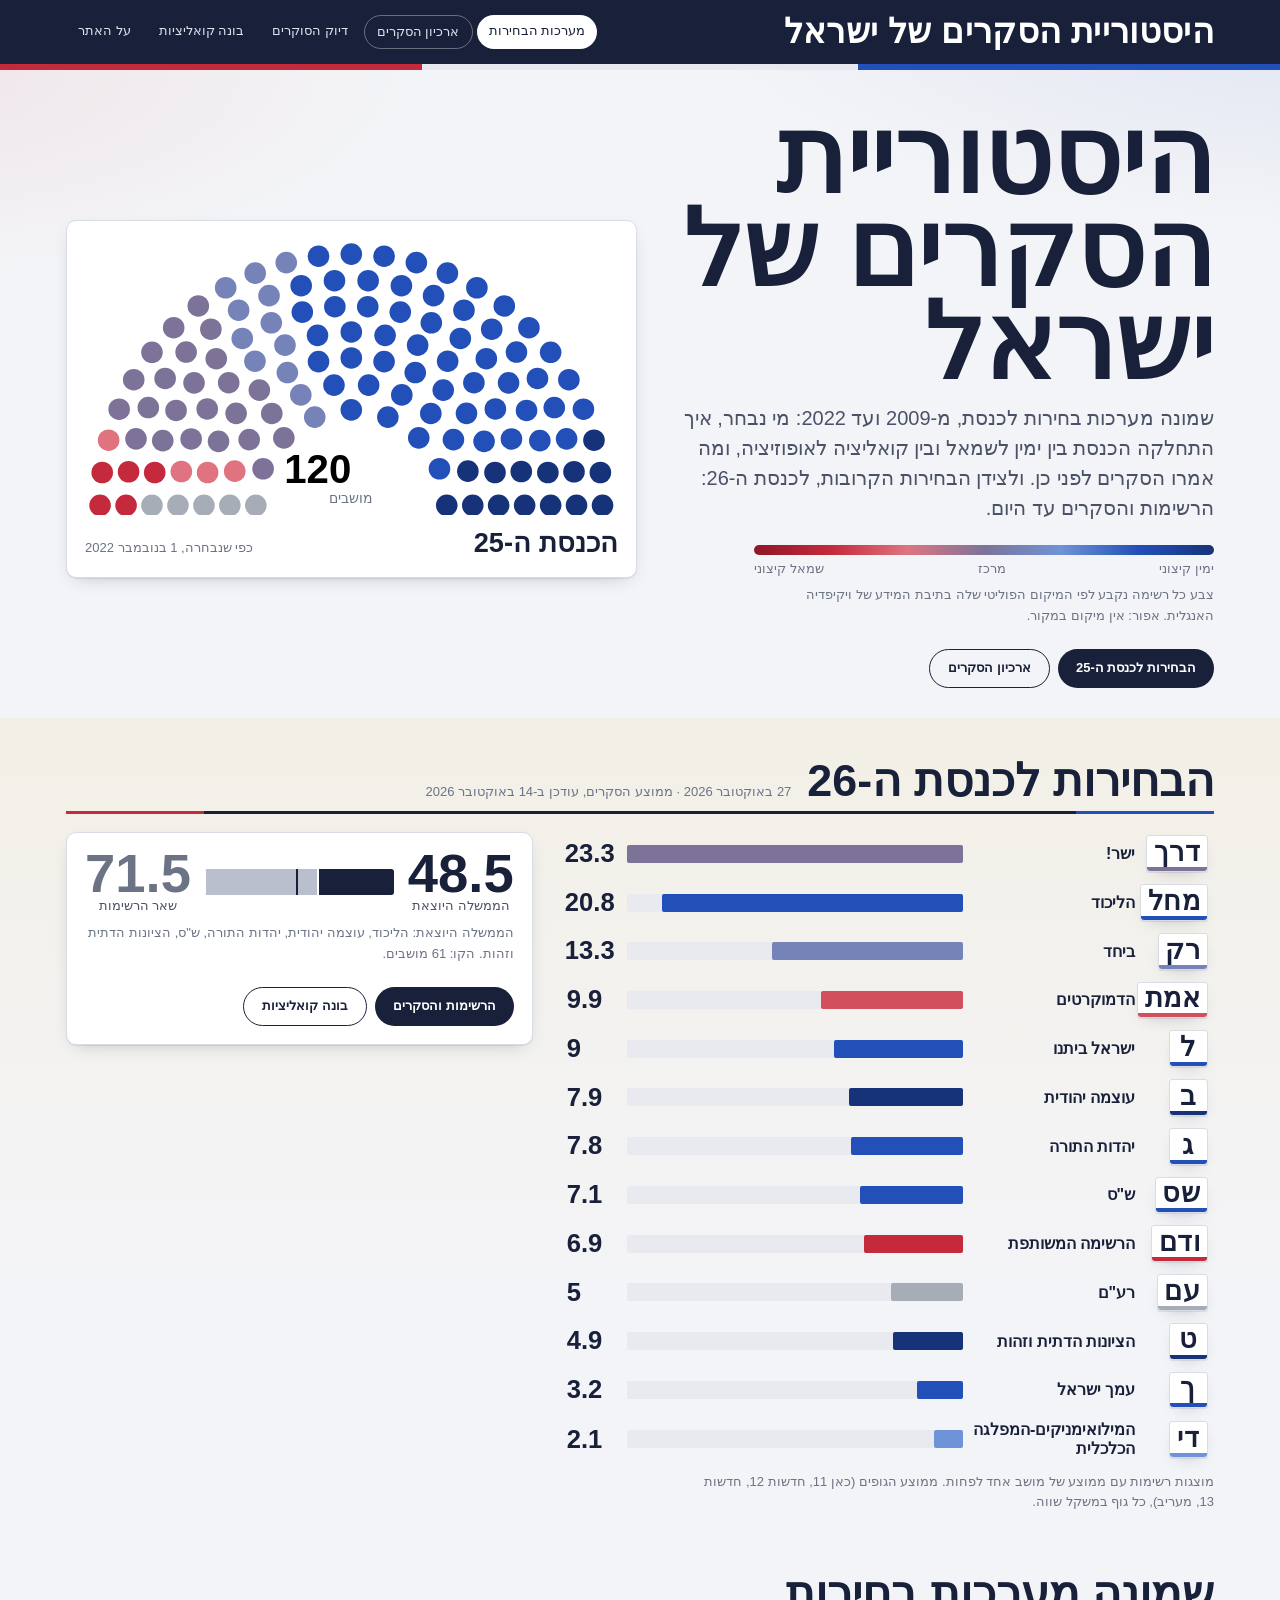
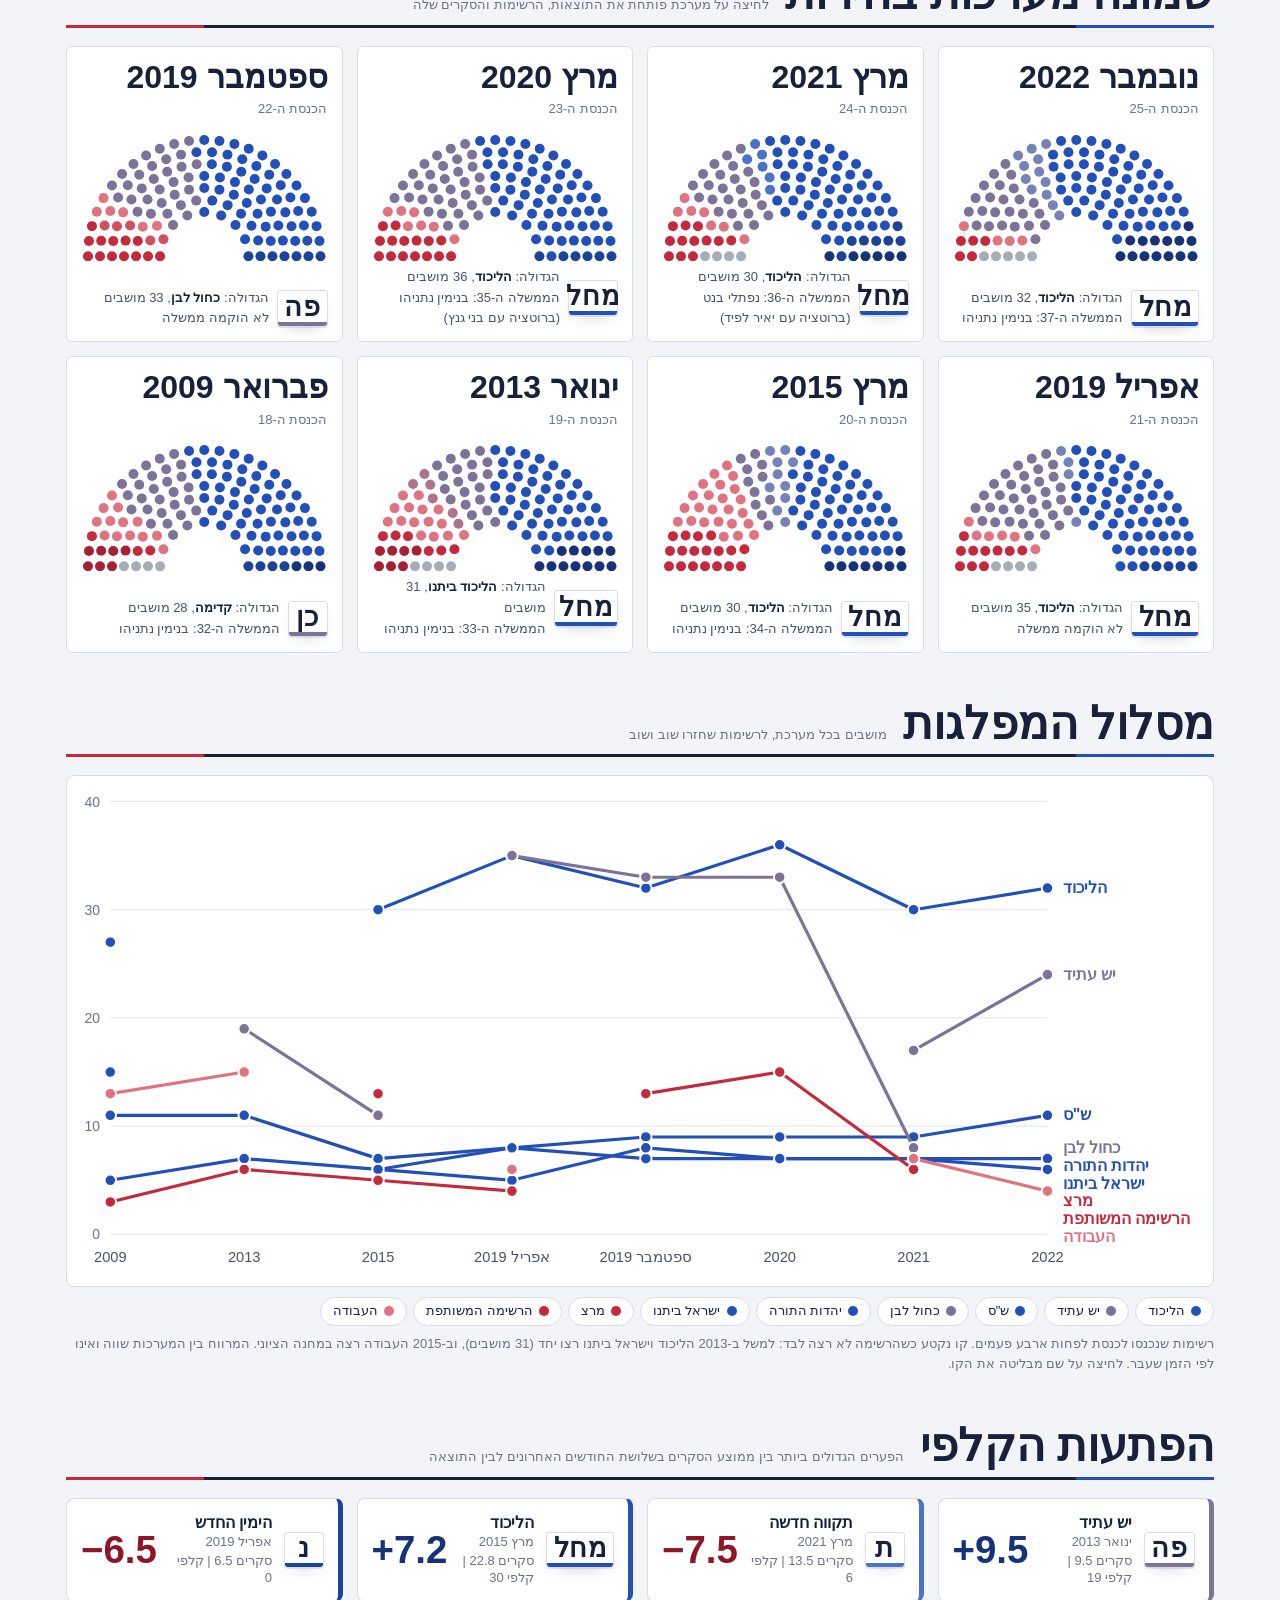
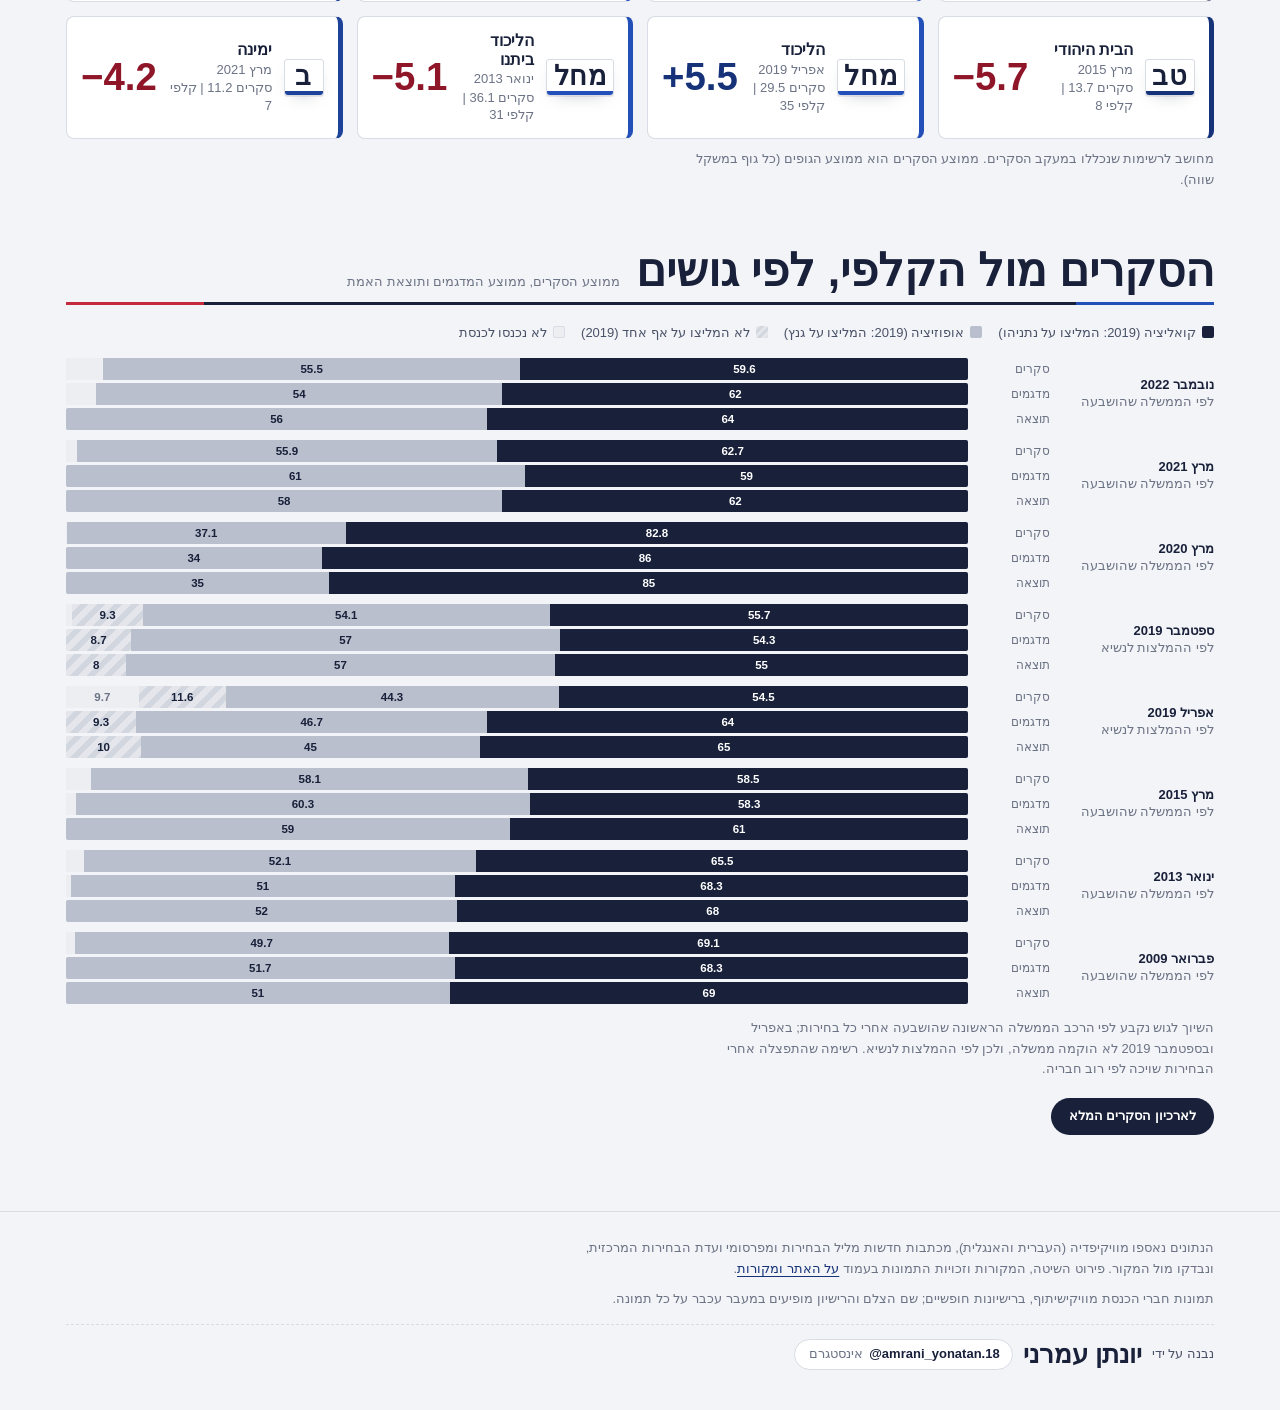
==== commit ef4b0d36: "Add the 2026 election (before election day) - Polls from 27 Jul 2026 (Kan 11, Channel 12, Channel 13" ====
--- a/index.html
+++ b/index.html
@@ -6,12 +6,12 @@
 <meta http-equiv="Content-Security-Policy" content="default-src 'none'; script-src 'self'; style-src 'self' https://fonts.googleapis.com; style-src-attr 'unsafe-inline'; font-src 'self' https://fonts.gstatic.com; img-src 'self' data: https://commons.wikimedia.org https://upload.wikimedia.org https://thumb.wikimedia.org; base-uri 'none'; form-action 'none'; object-src 'none'">
 <meta name="referrer" content="no-referrer">
 <title>היסטוריית הסקרים של ישראל</title>
-<meta name="description" content="שמונה מערכות בחירות לכנסת, 2009–2022: תוצאות, רשימות, גושים, ומה חזו הסקרים.">
+<meta name="description" content="שמונה מערכות בחירות לכנסת, 2009–2022, והבחירות לכנסת ה-26: תוצאות, רשימות, גושים, ומה חזו הסקרים.">
 <meta property="og:type" content="website">
 <meta property="og:site_name" content="היסטוריית הסקרים של ישראל">
 <meta property="og:locale" content="he_IL">
 <meta property="og:title" content="היסטוריית הסקרים של ישראל">
-<meta property="og:description" content="שמונה מערכות בחירות לכנסת, 2009–2022: תוצאות, רשימות, גושים, ומה חזו הסקרים.">
+<meta property="og:description" content="שמונה מערכות בחירות לכנסת, 2009–2022, והבחירות לכנסת ה-26: תוצאות, רשימות, גושים, ומה חזו הסקרים.">
 <meta property="og:url" content="https://pollsisraelhistory.netlify.app/">
 <meta property="og:image" content="https://pollsisraelhistory.netlify.app/assets/img/og.png">
 <meta property="og:image:width" content="1200">
--- a/assets/css/main.css
+++ b/assets/css/main.css
@@ -524,3 +524,39 @@
   .co-total .big { font-size: 4rem; }
   .co-chips { grid-template-columns: 1fr; }
 }
+
+/* ================================================================== before election day (2026) */
+.chip.pre { background: var(--flag); border-color: #e9d48a; color: var(--ink); font-weight: 600; }
+.up-tag { display: flex; align-items: center; gap: 8px; flex-wrap: wrap; margin: 0 0 6px; }
+.avg-bars { display: grid; gap: 6px; max-width: 900px; }
+.avg-row { display: grid; grid-template-columns: 3.8rem 13rem minmax(0, 1fr) 3.4rem; gap: 12px; align-items: center;
+  text-decoration: none; color: var(--ink); padding: 6px 8px; border-radius: 6px; }
+.avg-row:hover { background: var(--slip); }
+.avg-row > .slip { justify-self: start; }
+.avg-row .nm { font-weight: 600; line-height: 1.2; display: grid; }
+.avg-row .nm .small { font-weight: 400; font-size: 0.76rem; }
+.avg-row .track { position: relative; height: 18px; background: var(--rule-2); border-radius: 2px; }
+.avg-row .fill { position: absolute; inset-block: 0; inset-inline-start: 0; background: var(--pc); border-radius: 2px; }
+.avg-row .track i { position: absolute; top: -3px; bottom: -3px; width: 2px; margin-inline-start: -1px; background: var(--ink); opacity: .55; }
+.avg-row .v { font-family: var(--display); font-weight: 700; font-size: 1.9rem; line-height: 1; text-align: end; }
+.avg-bars.compact .avg-row { grid-template-columns: 3.8rem 10rem minmax(0, 1fr) 3rem; padding: 3px 6px; }
+.avg-bars.compact .avg-row .v { font-size: 1.6rem; }
+.up-blocs { display: grid; grid-template-columns: auto minmax(0, 1fr) auto; gap: 14px; align-items: center; max-width: 820px; }
+.up-blocs .side { display: grid; justify-items: center; font-size: var(--step--1); color: var(--ink-2); text-align: center; line-height: 1.2; }
+.up-blocs .side .big { font-family: var(--display); font-size: 3.4rem; font-weight: 700; line-height: 0.85; color: var(--ink); }
+.up-blocs .side.O .big { color: var(--mute); }
+.up-blocs .co-bar span:first-child { border-inline-end: 2px solid #fff; }
+.up-blocs.stack { grid-template-columns: auto minmax(0, 1fr) auto; margin-bottom: 10px; }
+.next-up { background: linear-gradient(180deg, rgba(240, 180, 0, 0.07), transparent 70%); }
+.next-grid { display: grid; grid-template-columns: minmax(0, 1.4fr) minmax(0, 1fr); gap: 28px; align-items: start; }
+.next-side { background: var(--slip); border: 1px solid var(--rule); border-radius: 10px; padding: 18px; box-shadow: var(--shadow-slip); }
+@media (max-width: 900px) { .next-grid { grid-template-columns: 1fr; } }
+@media (max-width: 620px) {
+  .avg-row, .avg-bars.compact .avg-row { grid-template-columns: 3.8rem minmax(0, 1fr) 2.8rem; }
+  .avg-row .track { grid-column: 1 / -1; grid-row: 2; }
+  .up-blocs .side .big { font-size: 2.6rem; }
+}
+@media (max-width: 620px) {
+  .leaders { grid-template-columns: repeat(3, minmax(0, 1fr)); gap: 12px 8px; }
+  .leaders .seats { font-size: 1.3rem; }
+}
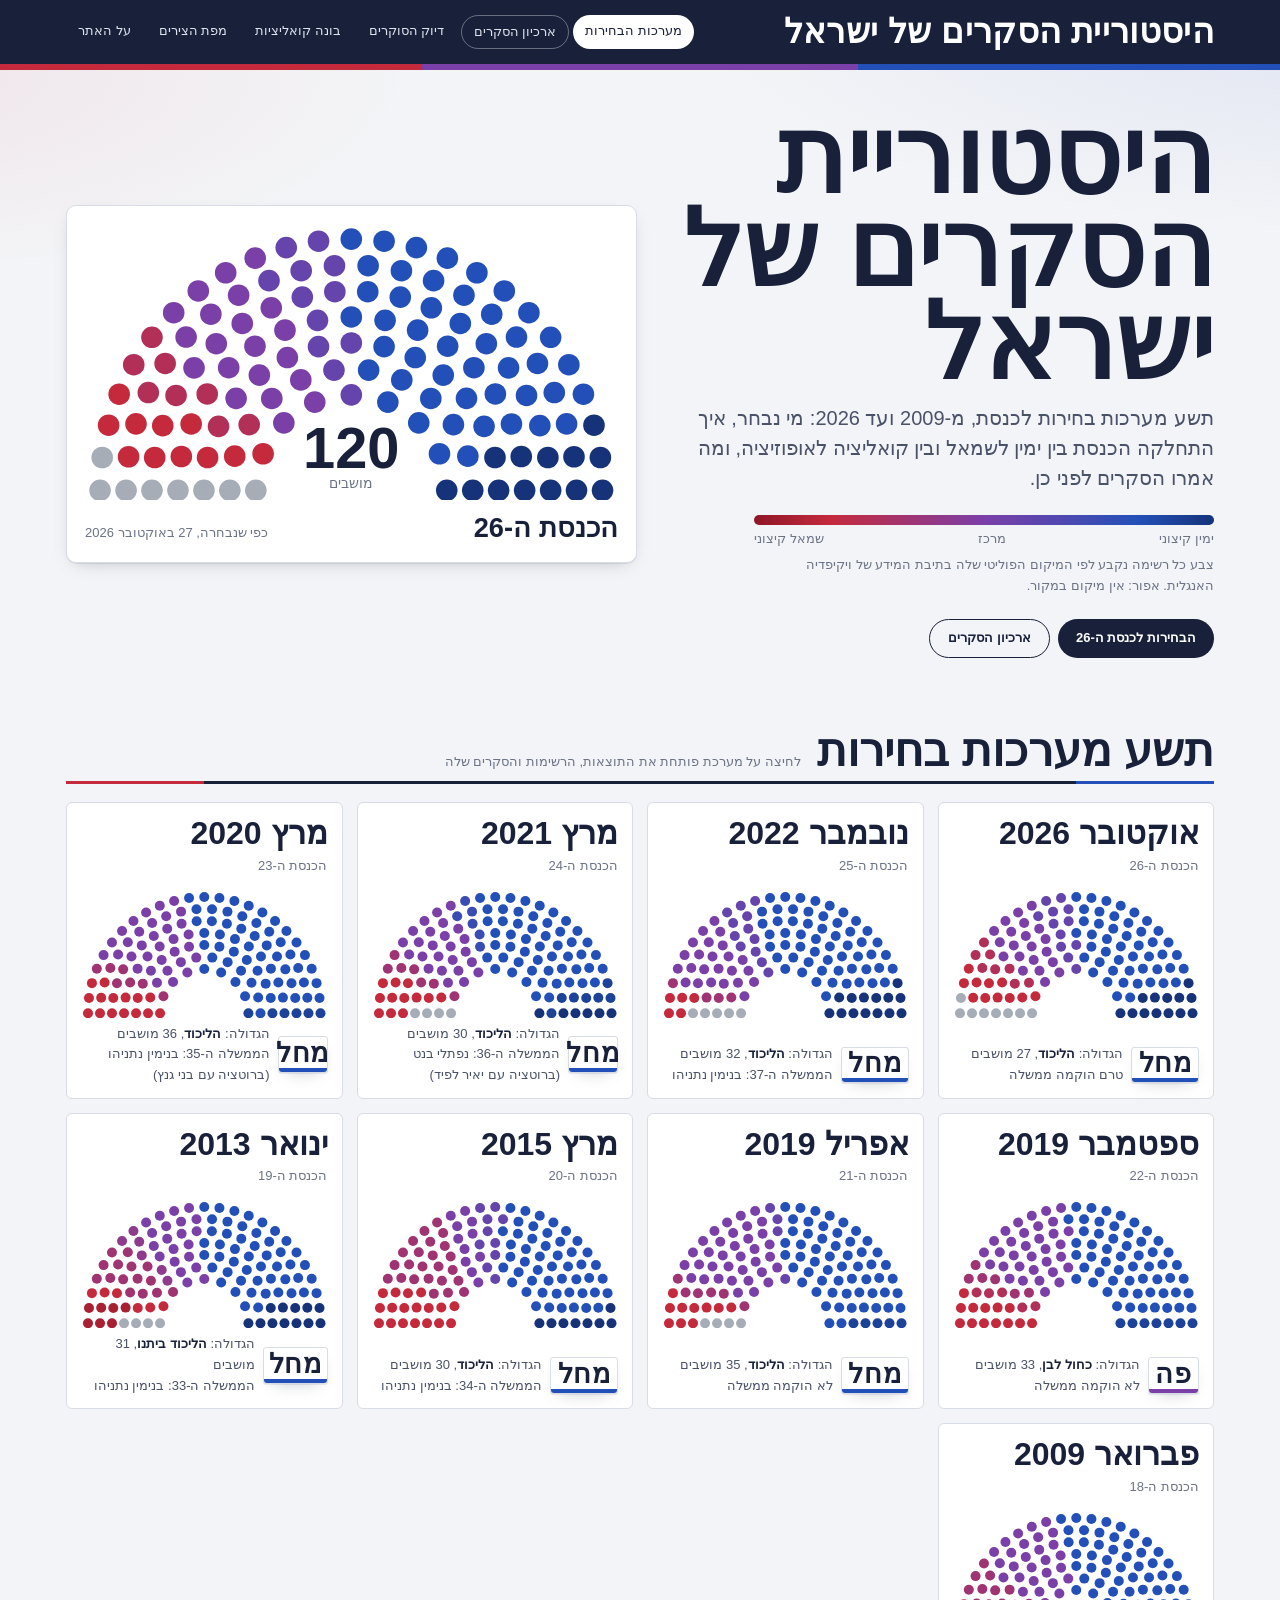
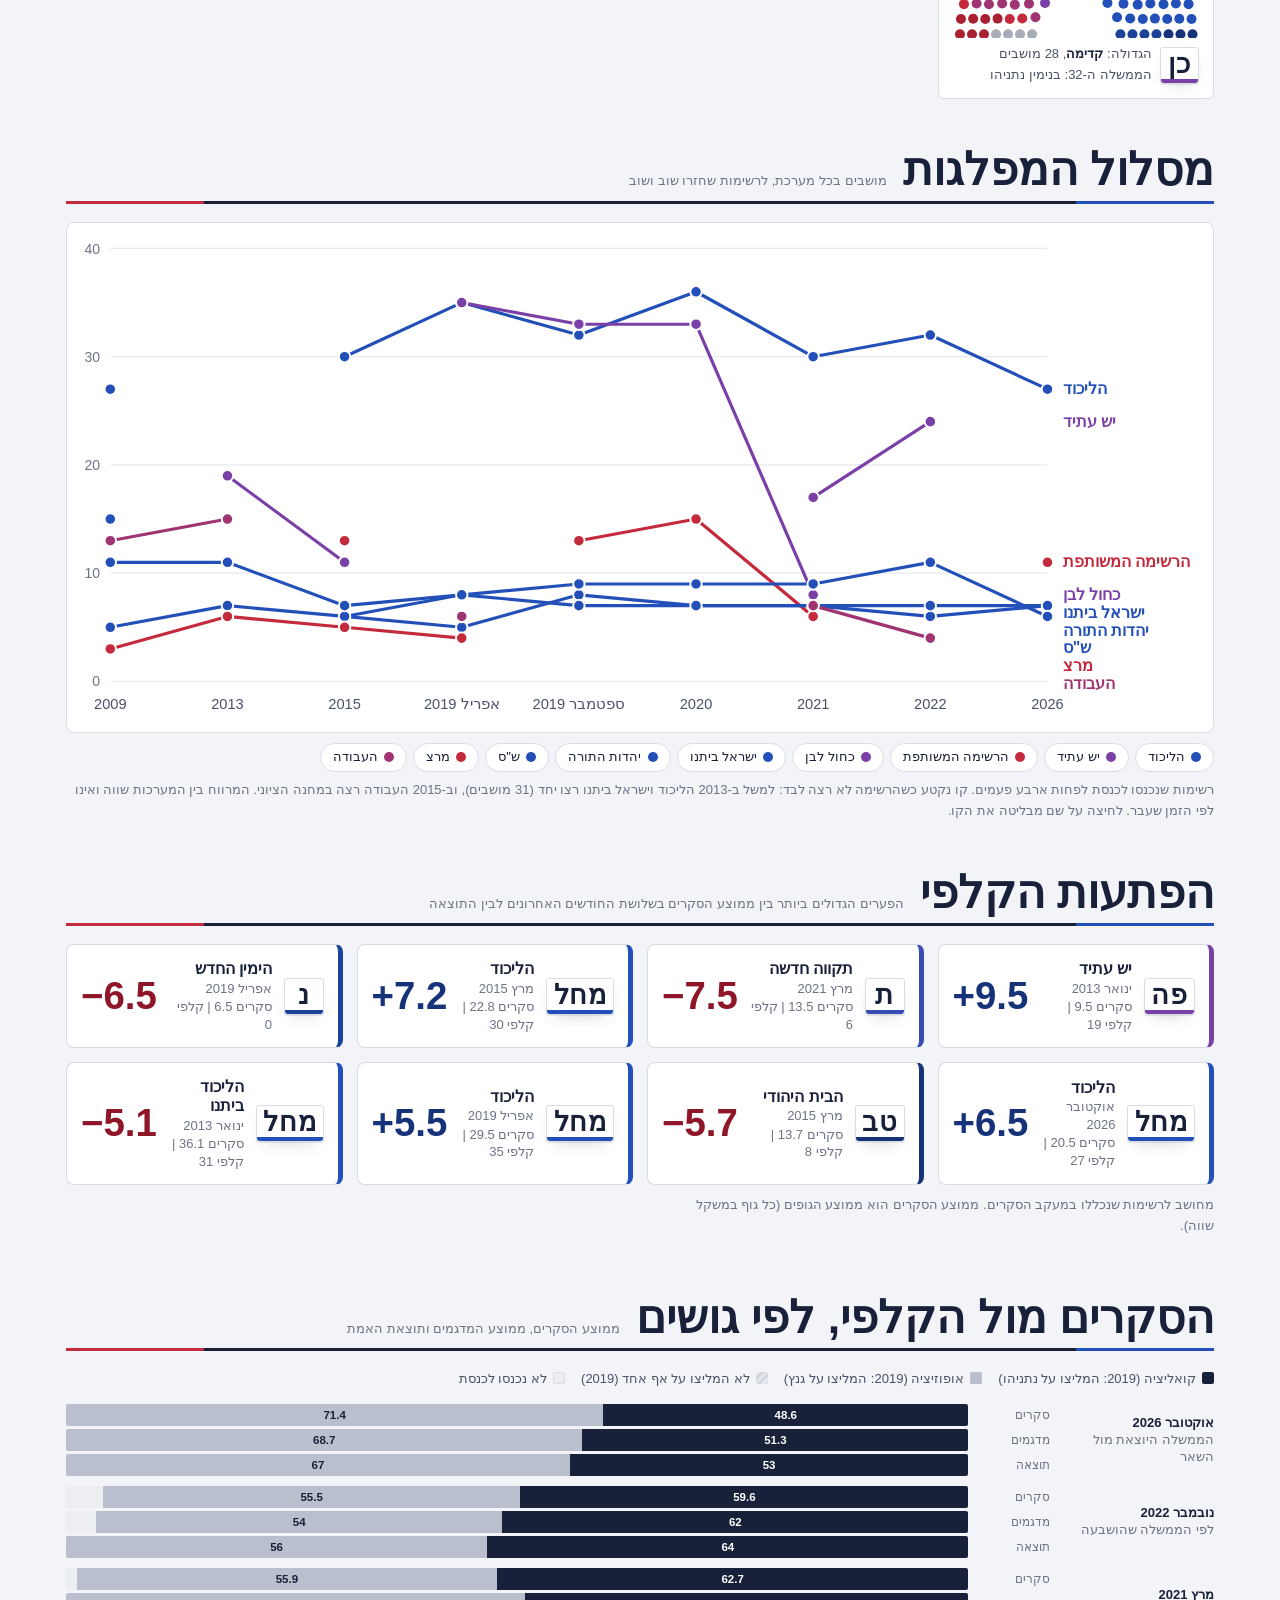
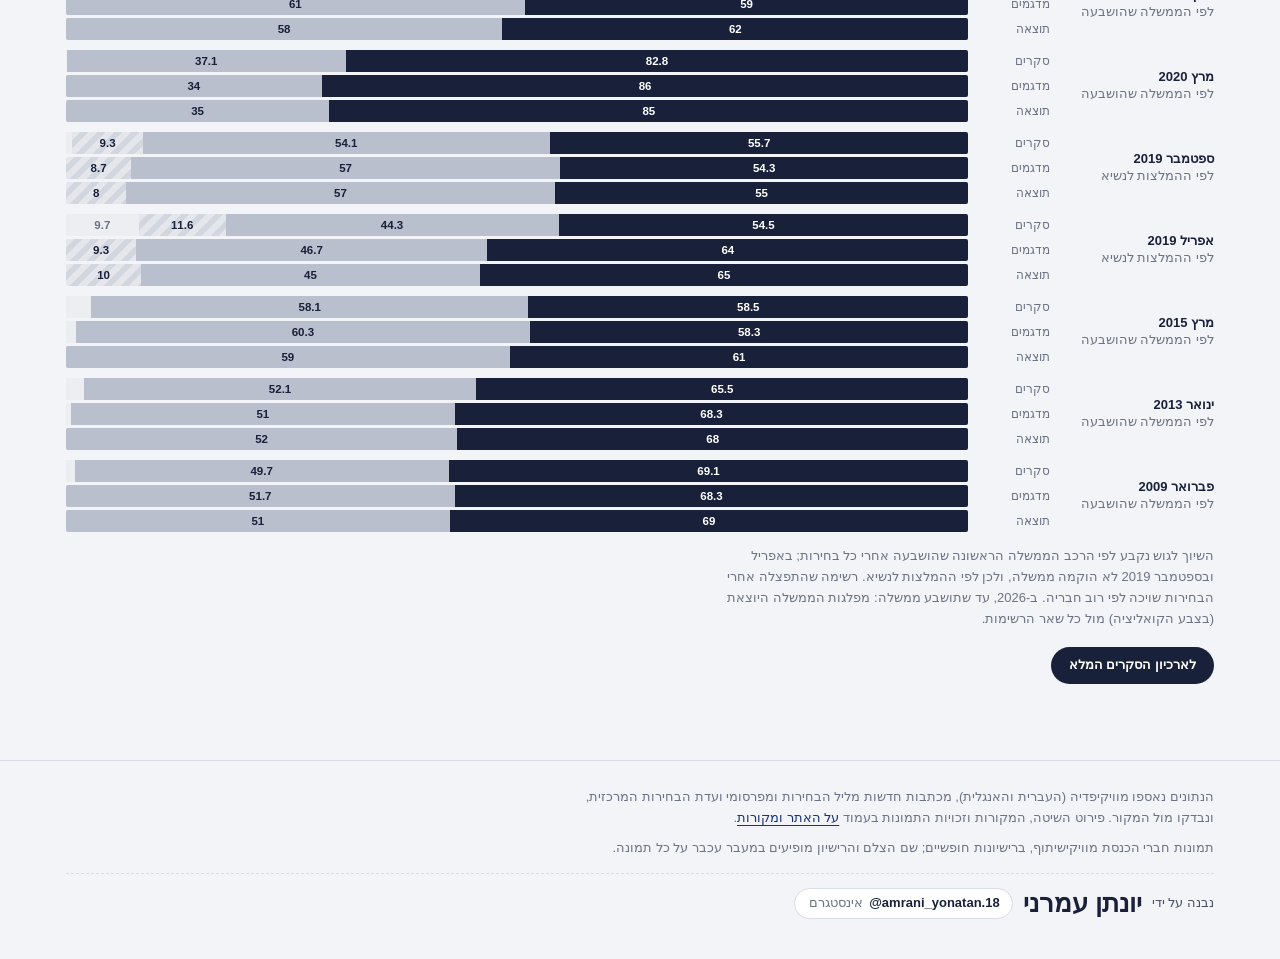
==== commit d558b9e5: "2026: final results, elected MKs and exit polls - results_2026.py: final seats (CEC, night of 29-30 " ====
--- a/index.html
+++ b/index.html
@@ -6,12 +6,12 @@
 <meta http-equiv="Content-Security-Policy" content="default-src 'none'; script-src 'self'; style-src 'self' https://fonts.googleapis.com; style-src-attr 'unsafe-inline'; font-src 'self' https://fonts.gstatic.com; img-src 'self' data: https://commons.wikimedia.org https://upload.wikimedia.org https://thumb.wikimedia.org; base-uri 'none'; form-action 'none'; object-src 'none'">
 <meta name="referrer" content="no-referrer">
 <title>היסטוריית הסקרים של ישראל</title>
-<meta name="description" content="שמונה מערכות בחירות לכנסת, 2009–2022, והבחירות לכנסת ה-26: תוצאות, רשימות, גושים, ומה חזו הסקרים.">
+<meta name="description" content="תשע מערכות בחירות לכנסת, 2009–2026: תוצאות, רשימות, גושים, ומה חזו הסקרים.">
 <meta property="og:type" content="website">
 <meta property="og:site_name" content="היסטוריית הסקרים של ישראל">
 <meta property="og:locale" content="he_IL">
 <meta property="og:title" content="היסטוריית הסקרים של ישראל">
-<meta property="og:description" content="שמונה מערכות בחירות לכנסת, 2009–2022, והבחירות לכנסת ה-26: תוצאות, רשימות, גושים, ומה חזו הסקרים.">
+<meta property="og:description" content="תשע מערכות בחירות לכנסת, 2009–2026: תוצאות, רשימות, גושים, ומה חזו הסקרים.">
 <meta property="og:url" content="https://pollsisraelhistory.netlify.app/">
 <meta property="og:image" content="https://pollsisraelhistory.netlify.app/assets/img/og.png">
 <meta property="og:image:width" content="1200">
--- a/assets/css/main.css
+++ b/assets/css/main.css
@@ -13,7 +13,7 @@
   --right-deep: #16337a;
   --left: #c42a3c;
   --left-deep: #8e1628;
-  --centre: #7d7398;
+  --centre: #7b3fa8;
   --none: #a7adb7;
   --coal: #18203a;
   --opp: #b9bfcc;
@@ -60,7 +60,7 @@
   background: var(--ink);
   color: #fff;
   border-bottom: 6px solid transparent;
-  border-image: linear-gradient(90deg, var(--left) 0 33%, #e9e7ef 33% 67%, var(--right) 67% 100%) 1;
+  border-image: linear-gradient(90deg, var(--left) 0 33%, var(--centre) 33% 67%, var(--right) 67% 100%) 1;
 }
 .site-head .wrap { display: flex; align-items: center; gap: 24px; min-height: 64px; flex-wrap: wrap; padding-top: 8px; padding-bottom: 8px; }
 .brand { color: #fff; text-decoration: none; font-family: var(--display); font-weight: 900; font-size: var(--step-2); line-height: 1.1; letter-spacing: -0.01em; }
@@ -168,7 +168,7 @@
 .toggle { display: inline-flex; border: 1px solid var(--ink); border-radius: 999px; overflow: hidden; margin-bottom: 10px; }
 .toggle button { background: transparent; border: 0; padding: 5px 14px; cursor: pointer; font-size: var(--step--1); }
 .toggle button[aria-pressed="true"] { background: var(--ink); color: #fff; }
-.parl .sum { font-family: var(--display); text-anchor: middle; fill: var(--ink); }
+.parl .sum, .hero-chamber .sum { font-family: var(--display); text-anchor: middle; fill: var(--ink); }
 .parl .axis-note { font-size: var(--step--1); color: var(--mute); margin-top: 6px; }
 
 .seat-legend { list-style: none; margin: 0; padding: 0; display: grid; gap: 2px; }
@@ -351,6 +351,7 @@
 .src-host { font-size: 0.72rem; color: var(--mute); direction: ltr; unicode-bidi: isolate; }
 .src-tag { font-size: 0.68rem; padding: 0 6px; border-radius: 999px; background: #eceef2; color: var(--ink-2); }
 .src-tag.sec { background: var(--flag); }
+.src-tag.ok { background: #e3f1e6; color: #1d5a2c; }
 
 /* ================================================================== display type: Karantina
    Karantina is a condensed display face, so display sizes run larger than a regular serif would. */
@@ -370,7 +371,7 @@
 .rec-group h3 .n { font-size: 2.6rem; font-weight: 700; line-height: 0.8; }
 .history a .s { font-size: 2.2rem; font-weight: 700; line-height: 0.9; }
 .seat-legend .n { font-size: 1.6rem; line-height: 1; }
-.parl svg .sum { font-size: 46px; font-weight: 700; }
+.parl svg .sum, .hero-chamber svg .sum { font-size: 46px; font-weight: 700; }
 .idcard .ballot-name, .leader .name { font-family: var(--sans); }
 .leader .name { font-size: 1.1rem; font-weight: 700; }
 .mini-bars .v { font-family: var(--sans); font-weight: 700; }
@@ -527,6 +528,8 @@
 
 /* ================================================================== before election day (2026) */
 .chip.pre { background: var(--flag); border-color: #e9d48a; color: var(--ink); font-weight: 600; }
+.chip.out { background: var(--slip); border-color: var(--left); color: var(--left-deep); font-weight: 600; }
+.withdrawn { margin: 8px 0 0; font-size: var(--step--1); color: var(--ink-2); }
 .up-tag { display: flex; align-items: center; gap: 8px; flex-wrap: wrap; margin: 0 0 6px; }
 .avg-bars { display: grid; gap: 6px; max-width: 900px; }
 .avg-row { display: grid; grid-template-columns: 3.8rem 13rem minmax(0, 1fr) 3.4rem; gap: 12px; align-items: center;
@@ -560,3 +563,88 @@
   .leaders { grid-template-columns: repeat(3, minmax(0, 1fr)); gap: 12px 8px; }
   .leaders .seats { font-size: 1.3rem; }
 }
+
+/* ================================================================== about: editor's note, AI notice, contact */
+.contact-row { display: flex; align-items: center; gap: 10px; flex-wrap: wrap; margin-top: 14px; }
+.contact-row .who { font-family: var(--display); font-size: 1.7rem; line-height: 1; font-weight: 700; }
+.ig.mail { direction: ltr; }
+.editor-note { position: relative; max-width: 72ch; margin: 22px 0 6px; background: var(--slip); border: 1px solid var(--rule);
+  border-radius: 10px; padding: 22px 24px 20px; box-shadow: var(--shadow-slip); }
+.editor-note::before { content: ""; position: absolute; inset-block: 0; inset-inline-start: 0; width: 6px; border-radius: 0 10px 10px 0;
+  background: linear-gradient(180deg, var(--left) 0 33%, var(--centre) 33% 67%, var(--right) 67% 100%); }
+.editor-note h2 { margin: 0 0 10px; font-size: 2.2rem; }
+.editor-note p { margin: 0 0 0.7em; line-height: 1.75; }
+.editor-note .sig { font-family: var(--display); font-size: 1.6rem; line-height: 1; margin-top: 4px; }
+.ai-note { max-width: 72ch; margin: 16px 0 0; padding: 12px 16px; border-radius: 8px; background: var(--flag);
+  border: 1px solid #e9d48a; font-size: 0.95rem; }
+.ai-note p { margin: 0 0 6px; }
+.ai-note p:last-child { margin: 0; }
+
+/* ================================================================== the three-axis map (axes.js, party page section) */
+.panel-intro p + p { margin-top: 8px; }
+.cube { background: var(--slip); border: 1px solid var(--rule); border-radius: 10px; padding: 12px 12px 10px; box-shadow: var(--shadow-slip); }
+.cube svg { width: 100%; max-width: 720px; margin: 0 auto; height: auto; display: block; touch-action: none; cursor: grab; user-select: none; -webkit-user-select: none; }
+.cube svg:active { cursor: grabbing; }
+.cube svg:focus-visible { outline: 2px solid var(--ink); outline-offset: 2px; border-radius: 6px; }
+.cube .cb-edge { stroke: var(--rule); stroke-width: 1.2; }
+.cube .cb-axis { stroke: #b9bfcc; stroke-width: 1.4; stroke-dasharray: 2 4; }
+.cube .cb-end { font-size: 15px; font-weight: 700; text-anchor: middle; dominant-baseline: middle; paint-order: stroke; stroke: var(--slip); stroke-width: 4px; }
+.cube .cb-end.sec { fill: #8a2f2f; } .cube .cb-end.soc { fill: #2f5f8a; } .cube .cb-end.eco { fill: #5b4a8a; }
+.cube .cb-drop { stroke-width: 1; opacity: 0.35; }
+.cube .cb-dot { stroke: #fff; stroke-width: 2; }
+.cube .cb-unk { stroke-width: 4; stroke-dasharray: 7 6; stroke-linecap: round; opacity: 0.8; }
+.cube .cb-lbl, .fl-chart .fl-lbl { font-size: 13px; font-weight: 600; fill: var(--ink); paint-order: stroke; stroke: var(--slip); stroke-width: 3.5px; stroke-linejoin: round; }
+.cube .cb-pt:hover .cb-dot { stroke: var(--ink); }
+.cube-ctl { display: flex; flex-wrap: wrap; gap: 8px; margin: 10px 0 6px; }
+.cube-ctl .btn { font-size: var(--step--1); padding: 6px 12px; }
+.fl-grid3 { display: grid; grid-template-columns: repeat(3, minmax(0, 1fr)); gap: 18px; }
+@media (max-width: 1000px) { .fl-grid3 { grid-template-columns: repeat(2, minmax(0, 1fr)); } }
+@media (max-width: 680px) { .fl-grid3 { grid-template-columns: 1fr; } }
+.fl-chart { margin: 0; background: var(--slip); border: 1px solid var(--rule); border-radius: 10px; padding: 10px; }
+.fl-chart svg { width: 100%; height: auto; display: block; }
+.fl-chart figcaption { font-size: var(--step--1); color: var(--ink-2); text-align: center; margin-top: 4px; }
+.fl-chart .fl-grid { stroke: var(--rule-2); stroke-width: 1; }
+.fl-chart .fl-grid.mid { stroke: #c5cad6; stroke-width: 1.4; }
+.fl-chart .fl-tick { font-size: 11px; fill: var(--mute); text-anchor: middle; }
+.fl-chart .fl-tick.y { text-anchor: end; }
+.fl-chart .fl-end { font-size: 11.5px; fill: var(--ink-2); font-weight: 600; }
+.fl-chart .fl-name { font-size: 12.5px; fill: var(--ink); font-weight: 700; text-anchor: middle; }
+.fl-chart .fl-dot { stroke: #fff; stroke-width: 1.8; }
+.fl-chart .fl-unk { stroke-width: 3.5; stroke-dasharray: 6 5; stroke-linecap: round; opacity: 0.75; }
+.fl-chart .fl-lbl { font-size: 11.5px; }
+.fl-chart .fl-lead { stroke: #9aa2b4; stroke-width: 1; }
+.ax-track { position: relative; display: block; height: 6px; border-radius: 999px; min-width: 70px;
+  background: linear-gradient(90deg, #e9ecf2, #d3d8e2); margin-top: 6px; }
+.ax-track.unknown { background: repeating-linear-gradient(90deg, #d3d8e2 0 6px, transparent 6px 11px); }
+.ax-dot { position: absolute; top: -4px; width: 14px; height: 14px; border-radius: 50%; background: var(--pc); border: 2px solid #fff; box-shadow: 0 0 0 1px rgba(0,0,0,0.12); }
+[dir="rtl"] .ax-track, .ax-track { direction: ltr; }
+.ax-table td.ax-cell { min-width: 8rem; }
+.ax-table td.ax-cell b { font-family: var(--display); font-size: 1.35rem; font-weight: 700; }
+.ax-table td.ax-cell.unk b { font-family: inherit; font-size: var(--step--1); color: var(--mute); font-weight: 500; }
+.ax-who { display: inline-flex; align-items: center; gap: 8px; color: var(--ink); text-decoration: none; font-weight: 600; }
+.ax-rules { padding-inline-start: 1.2em; max-width: 80ch; line-height: 1.7; margin: 0 0 22px; }
+.ax-anchors { margin: 0 0 22px; }
+.ax-anchors h3 { font-size: 1.7rem; margin-bottom: 4px; }
+.ax-anchors table { border-collapse: collapse; width: 100%; font-size: 0.86rem; }
+.ax-anchors th, .ax-anchors td { padding: 7px 9px; border-bottom: 1px solid var(--rule-2); text-align: start; vertical-align: top; }
+.ax-anchors thead th { background: #f7f8fa; color: var(--ink-2); text-align: center; }
+.ax-anchors tbody th { white-space: nowrap; font-weight: 600; }
+.ax-anchors td { min-width: 9rem; }
+.ax-note { margin: 0 0 14px; }
+.ax-cards { display: grid; grid-template-columns: repeat(3, minmax(0, 1fr)); gap: 16px; }
+@media (max-width: 980px) { .ax-cards { grid-template-columns: 1fr; } }
+.ax-card { background: var(--slip); border: 1px solid var(--rule); border-radius: 10px; padding: 14px 16px; box-shadow: var(--shadow-slip); }
+.ax-head { display: flex; justify-content: space-between; align-items: baseline; gap: 10px; }
+.ax-head h3 { font-size: 1.8rem; }
+.ax-score { font-family: var(--display); font-size: 2.6rem; font-weight: 700; line-height: 1; }
+.ax-score small { font-size: 1.1rem; color: var(--mute); font-weight: 400; }
+.ax-scale { display: grid; grid-template-columns: auto minmax(0, 1fr) auto; align-items: center; gap: 8px; font-size: var(--step--1); color: var(--mute); margin: 8px 0 10px; }
+.ax-scale .ax-track { margin-top: 0; }
+.ax-ind { list-style: none; margin: 0; padding: 0; }
+.ax-ind li { display: grid; grid-template-columns: minmax(0, 1fr) 2rem; gap: 2px 10px; padding: 9px 0; border-top: 1px solid var(--rule-2); }
+.ax-ind .nm { font-weight: 600; }
+.ax-ind .sc { font-family: var(--display); font-size: 1.4rem; font-weight: 700; text-align: center; line-height: 1; cursor: help; }
+.ax-ind .tx { grid-column: 1 / -1; font-size: 0.88rem; color: var(--ink-2); line-height: 1.55; }
+.ax-ind .src { white-space: normal; }
+.ax-ind .src a { color: var(--mute); font-size: 0.8rem; }
+.ax-ind li.none .nm, .ax-ind li.none .sc, .ax-ind li.none .tx { color: var(--mute); font-weight: 400; }
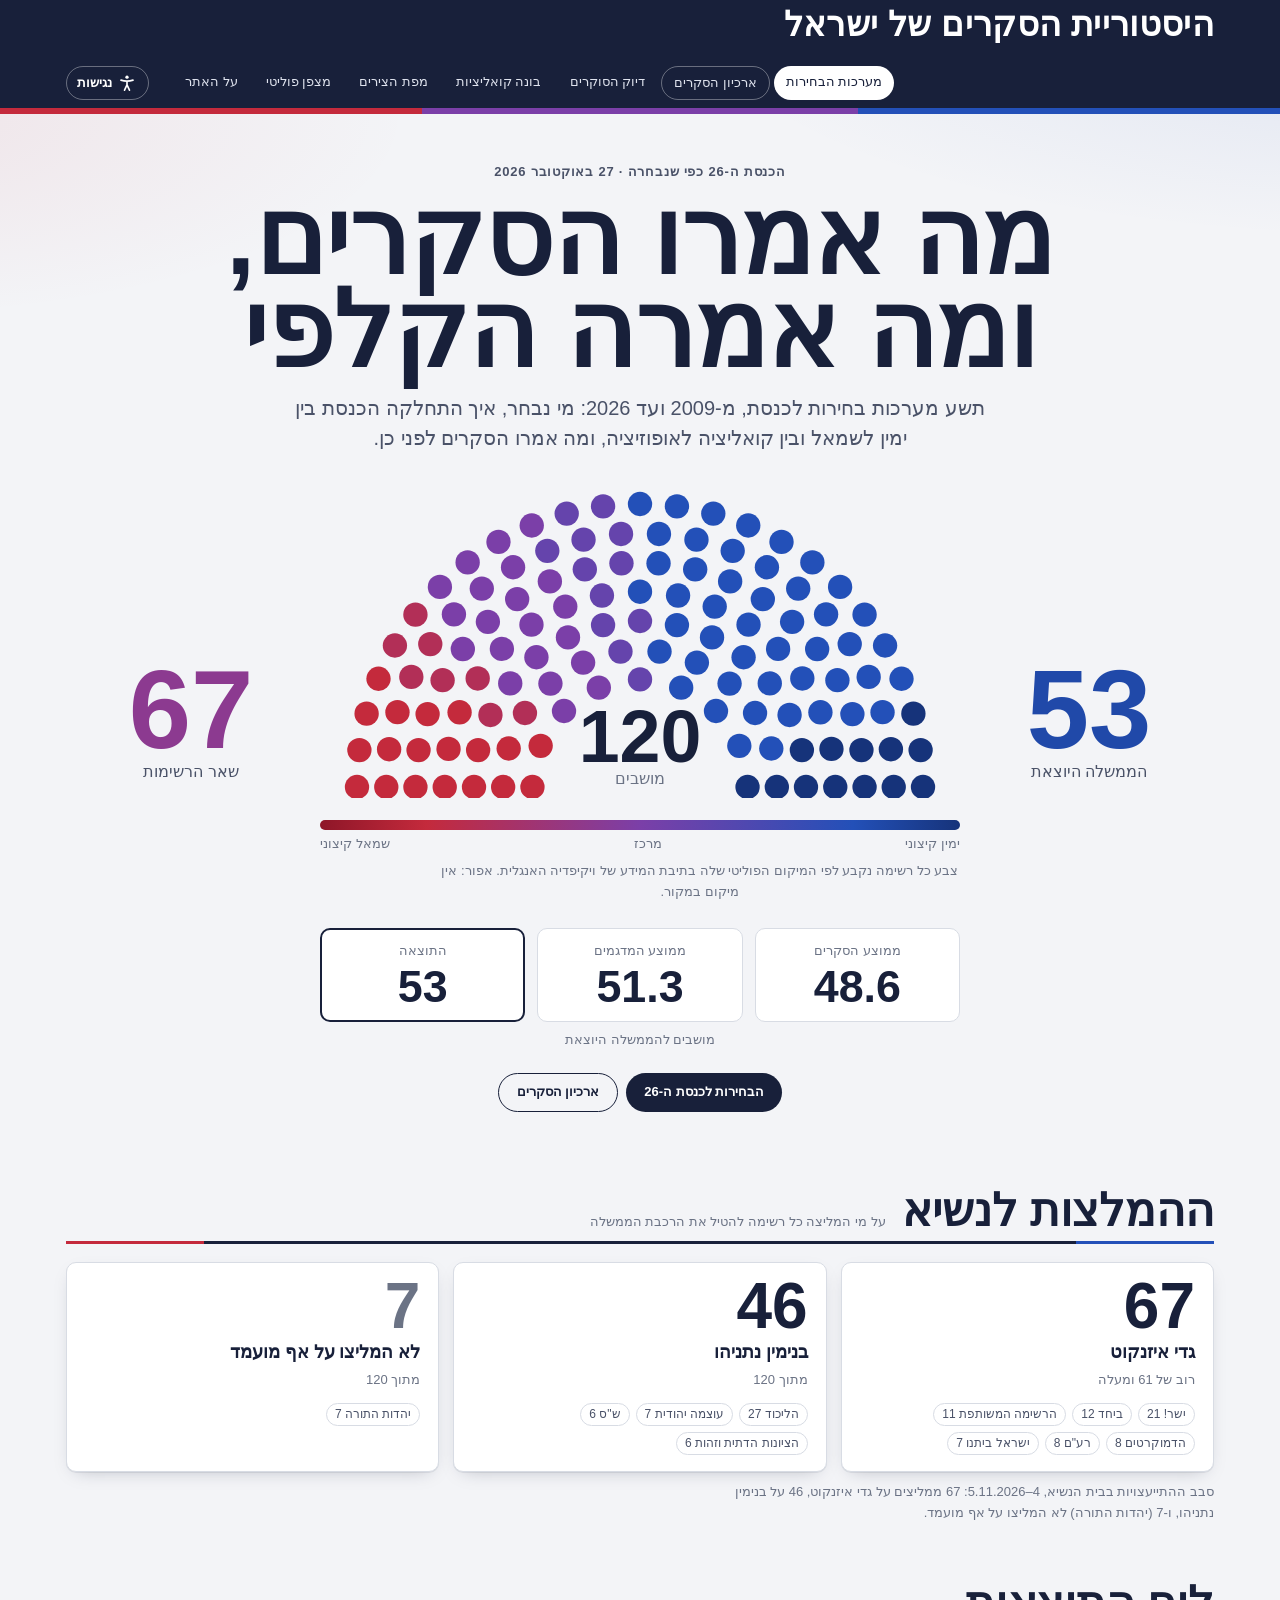
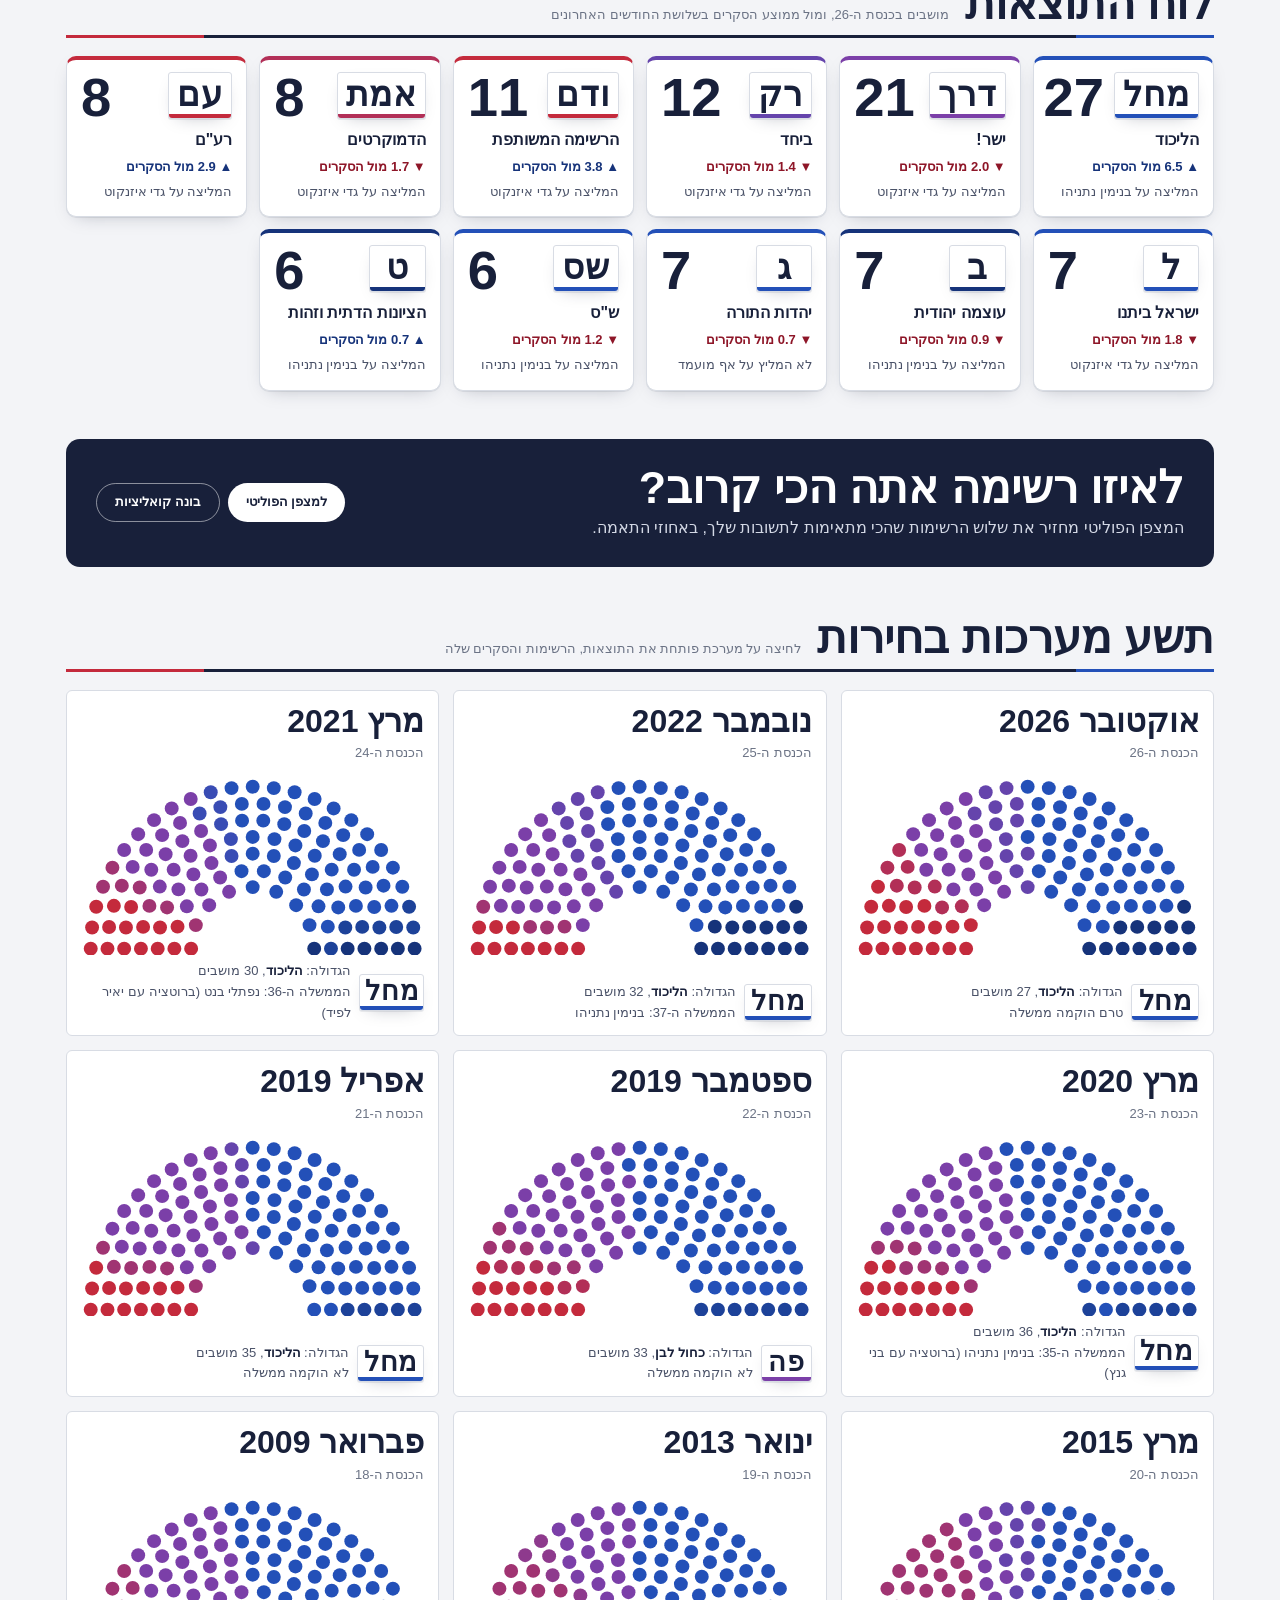
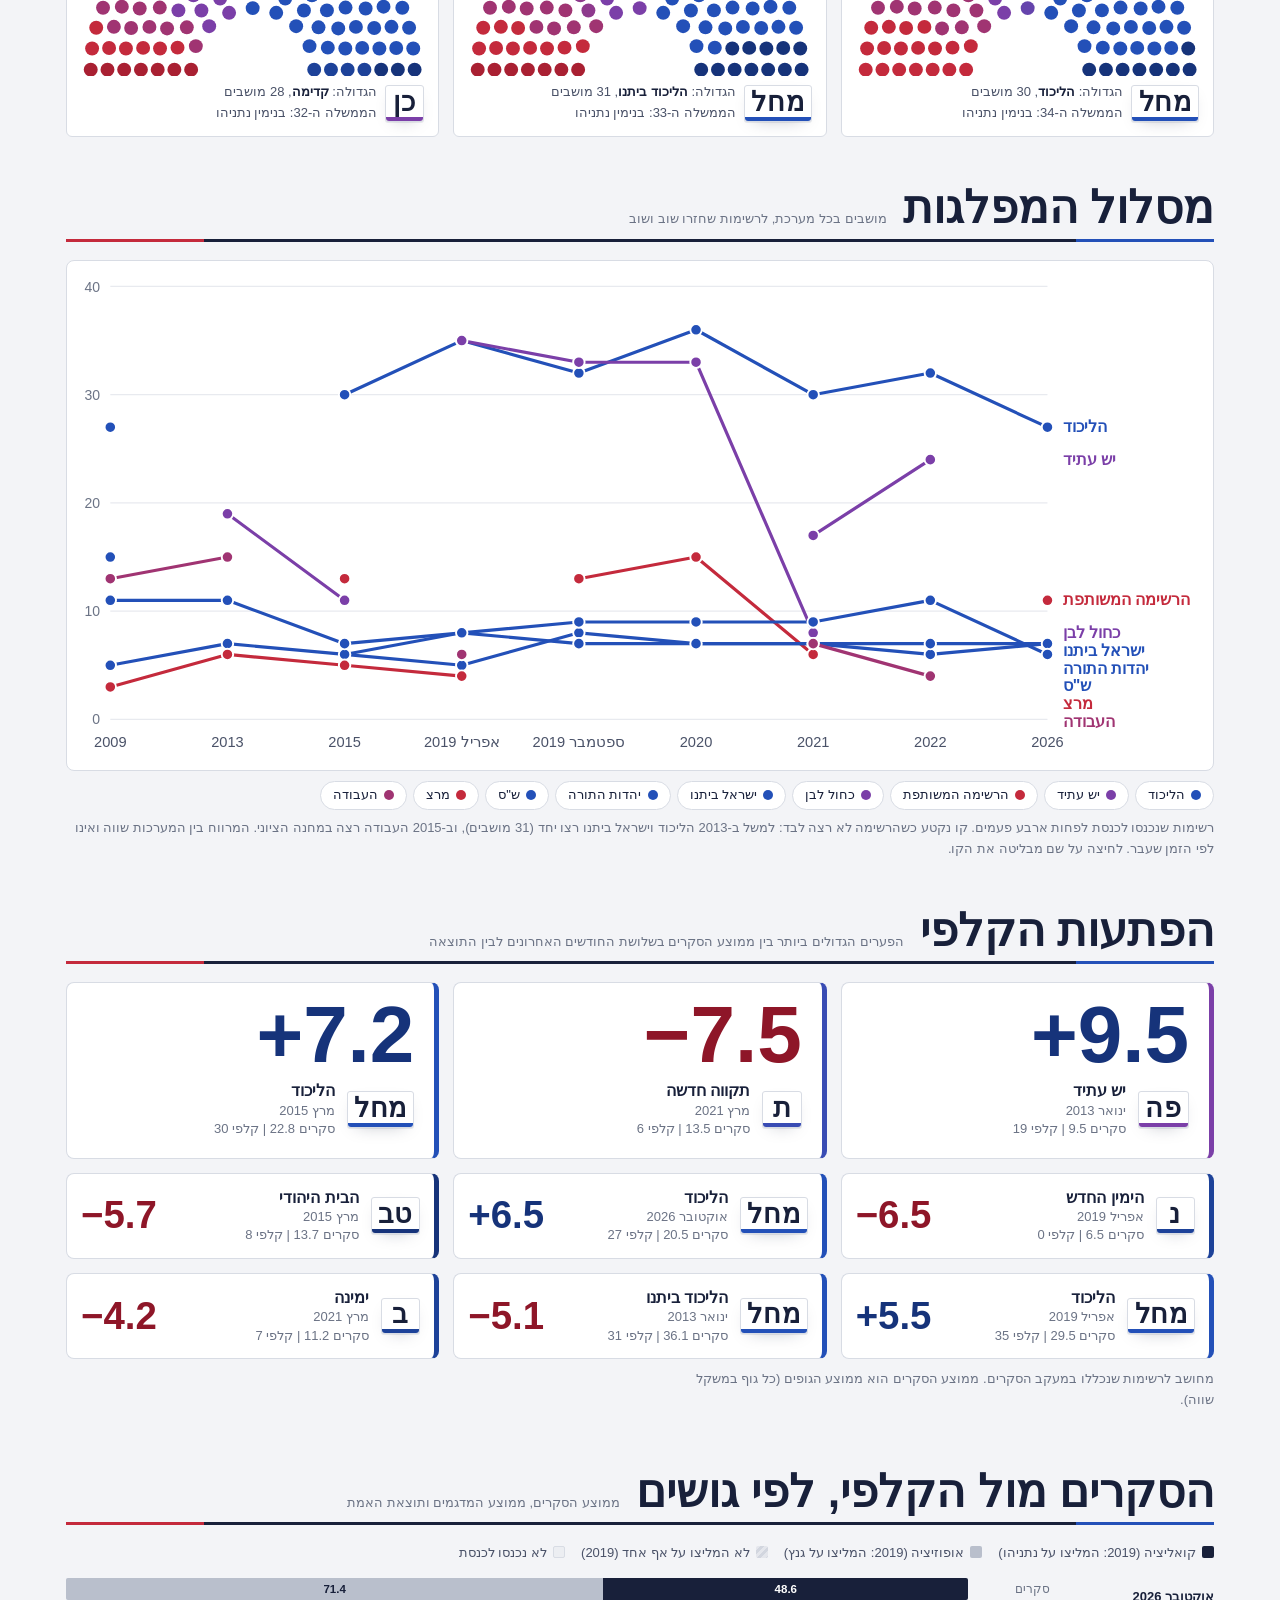
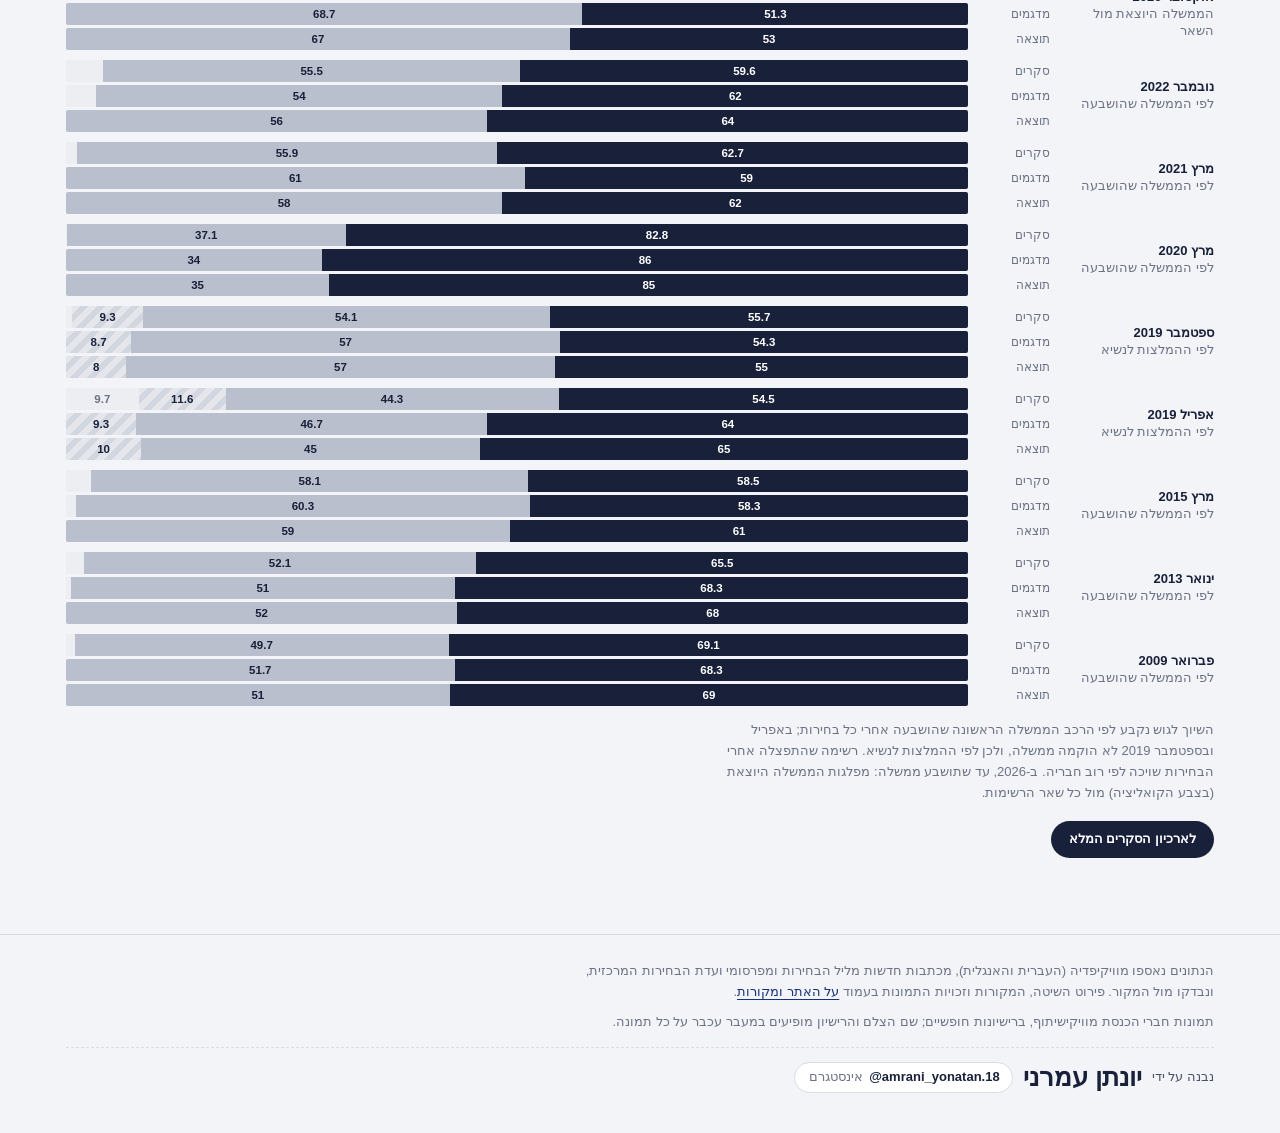
==== commit 89717ca9: "Add accessibility panel: dark mode, text size, contrast, readable font, links, motion, spacing Co-Au" ====
--- a/index.html
+++ b/index.html
@@ -23,6 +23,7 @@
 <link rel="preconnect" href="https://fonts.gstatic.com" crossorigin>
 <link rel="stylesheet" href="https://fonts.googleapis.com/css2?family=Karantina:wght@300;400;700&amp;family=IBM+Plex+Sans+Hebrew:wght@400;500;600;700&amp;display=swap">
 <link rel="stylesheet" href="assets/css/main.css">
+<script src="assets/js/a11y.js"></script>
 </head>
 <body>
 <a class="sr-only" href="#main">דילוג לתוכן</a>
--- a/assets/css/main.css
+++ b/assets/css/main.css
@@ -20,6 +20,24 @@
   --flag: #fff4cc;
   --focus: #f0b400;
 
+  /* added with the dark theme (10.11.2026); each has a dark value in the "accessibility" section */
+  --on-ink: #ffffff;            /* text on an --ink surface (dark buttons, pressed toggles) */
+  --band: #18203a;              /* the dark bands: header, compass card, call to action, drawer head */
+  --ballot: #ffffff;            /* the ballot slip stays paper-white in both themes */
+  --ballot-ink: #18203a;
+  --sub: #f7f8fa;               /* table heads, sub-rows */
+  --hover: #fafbfc;
+  --soft: #eceef2;              /* neutral chips, bloc X */
+  --ph-bg: #e3e6ec;             /* portrait placeholder */
+  --hatch-a: #e4e6ec;           /* bloc N hatching */
+  --hatch-b: #d2d6df;
+  --bloc-n: #e1e4ea;
+  --bloc-n-edge: #9aa1b0;
+  --best: #e7edfa;
+  --flag-edge: #e9d48a;
+  --ok-bg: #e3f1e6;
+  --ok-ink: #1d5a2c;
+
   --display: "Karantina", "IBM Plex Sans Hebrew", "Arial Hebrew", sans-serif;
   --sans: "IBM Plex Sans Hebrew", "Arial Hebrew", Arial, sans-serif;
 
@@ -57,7 +75,7 @@
 
 /* ------------------------------------------------------------------ header */
 .site-head {
-  background: var(--ink);
+  background: var(--band);
   color: #fff;
   border-bottom: 6px solid transparent;
   border-image: linear-gradient(90deg, var(--left) 0 33%, var(--centre) 33% 67%, var(--right) 67% 100%) 1;
@@ -68,7 +86,7 @@
 .nav { display: flex; gap: 4px; flex-wrap: wrap; margin-inline-start: auto; }
 .nav a { color: #dfe3ee; text-decoration: none; padding: 6px 12px; border-radius: 999px; font-size: var(--step--1); font-weight: 500; }
 .nav a:hover { background: rgba(255,255,255,0.08); color: #fff; }
-.nav a[aria-current="page"] { background: #fff; color: var(--ink); }
+.nav a[aria-current="page"] { background: #fff; color: var(--band); }
 .nav .nav-polls { border: 1px solid rgba(255,255,255,0.35); }
 
 /* ------------------------------------------------------------------ type */
@@ -88,7 +106,7 @@
 /* ------------------------------------------------------------------ ballot slip */
 .slip {
   display: inline-flex; flex-direction: column; align-items: center; justify-content: center;
-  background: var(--slip); color: var(--ink);
+  background: var(--ballot); color: var(--ballot-ink);
   border: 1px solid var(--rule); border-radius: var(--radius-slip);
   box-shadow: var(--shadow-slip);
   min-width: 3.2em; padding: 0.2em 0.45em 0.25em;
@@ -132,18 +150,18 @@
 .bloc-row .who a:hover { text-decoration: underline; }
 .bars { display: grid; gap: 3px; }
 .bar { display: flex; height: 22px; border-radius: 2px; overflow: hidden; background: var(--rule-2); }
-.bar > span { display: flex; align-items: center; justify-content: center; font-size: 0.72rem; font-weight: 600; color: #fff; white-space: nowrap; overflow: hidden; min-width: 0; }
+.bar > span { display: flex; align-items: center; justify-content: center; font-size: 0.72rem; font-weight: 600; color: var(--on-ink); white-space: nowrap; overflow: hidden; min-width: 0; }
 .bar .C { background: var(--coal); }
 .bar .O { background: var(--opp); color: var(--ink); }
-.bar .N { background: repeating-linear-gradient(135deg, #e4e6ec 0 6px, #d2d6df 6px 12px); color: var(--ink); }
-.bar .X { background: #eceef2; color: var(--mute); }
+.bar .N { background: repeating-linear-gradient(135deg, var(--hatch-a) 0 6px, var(--hatch-b) 6px 12px); color: var(--ink); }
+.bar .X { background: var(--soft); color: var(--mute); }
 .bar-label { font-size: 0.72rem; color: var(--mute); }
 .bar-wrap { display: grid; grid-template-columns: 4.6rem 1fr; gap: 8px; align-items: center; }
 .legend { display: flex; flex-wrap: wrap; gap: 6px 16px; font-size: var(--step--1); color: var(--ink-2); margin: 8px 0 14px; }
 .legend i { display: inline-block; width: 12px; height: 12px; border-radius: 2px; vertical-align: -1px; margin-inline-end: 6px; }
 .legend .C i { background: var(--coal); } .legend .O i { background: var(--opp); }
-.legend .N i { background: repeating-linear-gradient(135deg, #e4e6ec 0 3px, #d2d6df 3px 6px); }
-.legend .X i { background: #eceef2; border: 1px solid var(--rule); }
+.legend .N i { background: repeating-linear-gradient(135deg, var(--hatch-a) 0 3px, var(--hatch-b) 3px 6px); }
+.legend .X i { background: var(--soft); border: 1px solid var(--rule); }
 
 /* ------------------------------------------------------------------ election page */
 .e-head { padding: 34px 0 10px; }
@@ -158,7 +176,7 @@
 
 .e-switch { display: flex; gap: 6px; flex-wrap: wrap; margin-top: 14px; }
 .e-switch a { font-size: var(--step--1); padding: 3px 10px; border-radius: 999px; border: 1px solid var(--rule); text-decoration: none; color: var(--ink-2); background: var(--slip); }
-.e-switch a[aria-current="page"] { background: var(--ink); color: #fff; border-color: var(--ink); }
+.e-switch a[aria-current="page"] { background: var(--ink); color: var(--on-ink); border-color: var(--ink); }
 
 .parl { display: grid; grid-template-columns: minmax(0, 1.35fr) minmax(0, 1fr); gap: 28px; align-items: start; }
 .parl figure { margin: 0; }
@@ -167,7 +185,7 @@
 .parl svg .seat.dim { opacity: 0.18; }
 .toggle { display: inline-flex; border: 1px solid var(--ink); border-radius: 999px; overflow: hidden; margin-bottom: 10px; }
 .toggle button { background: transparent; border: 0; padding: 5px 14px; cursor: pointer; font-size: var(--step--1); }
-.toggle button[aria-pressed="true"] { background: var(--ink); color: #fff; }
+.toggle button[aria-pressed="true"] { background: var(--ink); color: var(--on-ink); }
 .parl .sum, .hero-chamber .sum { font-family: var(--display); text-anchor: middle; fill: var(--ink); }
 .parl .axis-note { font-size: var(--step--1); color: var(--mute); margin-top: 6px; }
 
@@ -175,16 +193,16 @@
 .seat-legend li a { display: grid; grid-template-columns: 14px 1fr auto; gap: 10px; align-items: center; padding: 5px 8px; border-radius: 4px; text-decoration: none; color: var(--ink); }
 .seat-legend li a:hover, .seat-legend li a:focus-visible { background: var(--slip); }
 .seat-legend .sw { width: 14px; height: 14px; border-radius: 50%; background: var(--pc); }
-.seat-legend .sw.opp { box-shadow: inset 0 0 0 3px #fff; outline: 1px solid var(--pc); }
+.seat-legend .sw.opp { box-shadow: inset 0 0 0 3px var(--slip); outline: 1px solid var(--pc); }
 .seat-legend .n { font-family: var(--display); font-weight: 700; font-variant-numeric: tabular-nums; }
 
 /* tables */
 .table-scroll { overflow-x: auto; -webkit-overflow-scrolling: touch; border: 1px solid var(--rule); border-radius: 6px; background: var(--slip); }
 table.data { border-collapse: collapse; width: 100%; font-size: 0.9rem; font-variant-numeric: tabular-nums; }
 table.data th, table.data td { padding: 8px 10px; border-bottom: 1px solid var(--rule-2); text-align: start; vertical-align: middle; white-space: nowrap; }
-table.data thead th { background: #f7f8fa; font-weight: 600; font-size: var(--step--1); color: var(--ink-2); position: sticky; top: 0; z-index: 1; }
+table.data thead th { background: var(--sub); font-weight: 600; font-size: var(--step--1); color: var(--ink-2); position: sticky; top: 0; z-index: 1; }
 table.data td.n, table.data th.n { text-align: center; }
-table.data tbody tr:hover { background: #fafbfc; }
+table.data tbody tr:hover { background: var(--hover); }
 table.data tr.below td { color: var(--mute); }
 table.data .wrapcell { white-space: normal; min-width: 14rem; }
 td.flag { background: var(--flag); }
@@ -195,9 +213,9 @@
 .delta-pos { color: var(--right-deep); } .delta-neg { color: var(--left-deep); }
 
 .chip { display: inline-block; font-size: 0.75rem; padding: 1px 8px; border-radius: 999px; border: 1px solid var(--rule); background: var(--slip); color: var(--ink-2); white-space: nowrap; }
-.chip.C { background: var(--coal); color: #fff; border-color: var(--coal); }
-.chip.O { background: #fff; color: var(--ink); border-color: var(--ink); }
-.chip.N { background: #eceef2; }
+.chip.C { background: var(--coal); color: var(--on-ink); border-color: var(--coal); }
+.chip.O { background: var(--slip); color: var(--ink); border-color: var(--ink); }
+.chip.N { background: var(--soft); }
 .chip.X { color: var(--mute); }
 
 .two-col { display: grid; grid-template-columns: repeat(2, minmax(0, 1fr)); gap: 24px; }
@@ -215,12 +233,12 @@
 
 .btn {
   display: inline-flex; align-items: center; gap: 8px; cursor: pointer;
-  background: var(--ink); color: #fff; border: 0; border-radius: 999px; padding: 8px 18px;
+  background: var(--ink); color: var(--on-ink); border: 0; border-radius: 999px; padding: 8px 18px;
   font-size: var(--step--1); font-weight: 600; text-decoration: none;
 }
-.btn:hover { background: var(--right-deep); color: #fff; }
+.btn:hover { background: var(--right-deep); color: var(--on-ink); }
 .btn.ghost { background: transparent; color: var(--ink); border: 1px solid var(--ink); }
-.btn.ghost:hover { background: var(--ink); color: #fff; }
+.btn.ghost:hover { background: var(--ink); color: var(--on-ink); }
 
 /* ------------------------------------------------------------------ party ID */
 .id-wrap { padding: 30px 0 10px; }
@@ -251,7 +269,7 @@
 .axis .cap { font-size: var(--step--1); color: var(--ink-2); }
 
 /* portraits */
-.ph { position: relative; display: block; width: 100%; aspect-ratio: 5 / 6; border-radius: 4px; overflow: hidden; background: #e3e6ec; }
+.ph { position: relative; display: block; width: 100%; aspect-ratio: 5 / 6; border-radius: 4px; overflow: hidden; background: var(--ph-bg); }
 .ph img { width: 100%; height: 100%; object-fit: cover; object-position: 50% 22%; display: block; }
 .ph .ini { position: absolute; inset: 0; display: flex; align-items: center; justify-content: center; font-family: var(--display); font-weight: 900; font-size: 1.6rem; color: #fff; background: var(--pc, var(--none)); }
 .ph img + .ini { display: none; }
@@ -270,7 +288,7 @@
 .mini-bars .track { height: 16px; background: var(--rule-2); border-radius: 2px; position: relative; }
 .mini-bars .fill { position: absolute; inset-block: 0; inset-inline-start: 0; background: var(--pc); border-radius: 2px; }
 .mini-bars .row.result .fill { background: var(--ink); }
-.mini-bars .row.exit .fill { background: repeating-linear-gradient(135deg, var(--pc) 0 5px, color-mix(in srgb, var(--pc) 55%, #fff) 5px 10px); }
+.mini-bars .row.exit .fill { background: repeating-linear-gradient(135deg, var(--pc) 0 5px, color-mix(in srgb, var(--pc) 55%, var(--slip)) 5px 10px); }
 .mini-bars .v { font-family: var(--display); font-weight: 700; text-align: end; font-variant-numeric: tabular-nums; }
 .mini-bars .sep { height: 1px; background: var(--rule); margin: 4px 0; }
 
@@ -289,7 +307,7 @@
 }
 .drawer.open { transform: none; }
 .drawer-backdrop.open { opacity: 1; pointer-events: auto; }
-.drawer .d-head { display: flex; align-items: center; gap: 12px; padding: 14px 18px; background: var(--ink); color: #fff; }
+.drawer .d-head { display: flex; align-items: center; gap: 12px; padding: 14px 18px; background: var(--band); color: #fff; }
 .drawer .d-head h2 { font-size: var(--step-1); }
 .drawer .d-head .x { margin-inline-start: auto; background: transparent; border: 1px solid rgba(255,255,255,.4); color: #fff; border-radius: 999px; padding: 4px 12px; cursor: pointer; }
 .drawer .d-body { overflow: auto; padding: 18px; }
@@ -349,9 +367,9 @@
 
 /* poll source links */
 .src-host { font-size: 0.72rem; color: var(--mute); direction: ltr; unicode-bidi: isolate; }
-.src-tag { font-size: 0.68rem; padding: 0 6px; border-radius: 999px; background: #eceef2; color: var(--ink-2); }
+.src-tag { font-size: 0.68rem; padding: 0 6px; border-radius: 999px; background: var(--soft); color: var(--ink-2); }
 .src-tag.sec { background: var(--flag); }
-.src-tag.ok { background: #e3f1e6; color: #1d5a2c; }
+.src-tag.ok { background: var(--ok-bg); color: var(--ok-ink); }
 
 /* ================================================================== display type: Karantina
    Karantina is a condensed display face, so display sizes run larger than a regular serif would. */
@@ -455,10 +473,10 @@
 /* ================================================================== pollster accuracy */
 .acc-matrix th.who { font-weight: 600; color: var(--ink); white-space: nowrap; line-height: 1.25; }
 .acc-matrix th.who .small, .acc-matrix td .small { display: block; font-weight: 400; font-size: 0.72rem; color: var(--mute); }
-.acc-matrix td.best { background: #e7edfa; font-weight: 700; color: var(--right-deep); }
+.acc-matrix td.best { background: var(--best); font-weight: 700; color: var(--right-deep); }
 .acc-matrix td.muted { color: var(--rule); }
-.acc-matrix td.avg { font-weight: 700; line-height: 1.2; background: #f7f8fa; }
-.acc-matrix tfoot th, .acc-matrix tfoot td { background: #f7f8fa; font-weight: 600; border-top: 1px solid var(--rule); }
+.acc-matrix td.avg { font-weight: 700; line-height: 1.2; background: var(--sub); }
+.acc-matrix tfoot th, .acc-matrix tfoot td { background: var(--sub); font-weight: 600; border-top: 1px solid var(--rule); }
 .acc-matrix tfoot .exit th, .acc-matrix tfoot .exit td { color: var(--mute); font-weight: 500; }
 .acc-trend { margin: 0; overflow-x: auto; -webkit-overflow-scrolling: touch; }
 .acc-trend svg { width: 100%; height: auto; display: block; background: var(--slip); border: 1px solid var(--rule); border-radius: 8px; }
@@ -498,7 +516,7 @@
 .co-chip:hover { border-color: var(--ink); }
 .co-chip .nm { font-weight: 600; line-height: 1.25; }
 .co-chip .v { font-family: var(--display); font-size: 1.8rem; font-weight: 700; line-height: 1; }
-.co-chip[aria-pressed="true"] { border-color: var(--pc); background: color-mix(in srgb, var(--pc) 9%, #fff); box-shadow: inset -4px 0 0 var(--pc); }
+.co-chip[aria-pressed="true"] { border-color: var(--pc); background: color-mix(in srgb, var(--pc) 9%, var(--slip)); box-shadow: inset -4px 0 0 var(--pc); }
 .co-meter { position: sticky; top: 14px; background: var(--slip); border: 1px solid var(--rule); border-radius: 10px; padding: 18px; box-shadow: var(--shadow-slip); }
 .co-total { display: flex; align-items: baseline; gap: 8px; }
 .co-total .big { font-family: var(--display); font-size: 5.6rem; font-weight: 700; line-height: 0.8; color: var(--mute); }
@@ -507,7 +525,7 @@
 .co-status { margin: 10px 0 12px; font-weight: 600; }
 .co-total.ok + .co-status { color: var(--right-deep); }
 .co-bar { position: relative; display: flex; height: 26px; background: var(--rule-2); border-radius: 3px; overflow: hidden; }
-.co-bar span { background: var(--pc); border-inline-end: 1px solid #fff; }
+.co-bar span { background: var(--pc); border-inline-end: 1px solid var(--slip); }
 .co-bar .line { position: absolute; top: -2px; bottom: -2px; width: 2px; background: var(--ink); }
 .co-scale { position: relative; height: 18px; font-size: 0.72rem; color: var(--mute); margin-top: 4px; }
 .co-scale span { position: absolute; transform: translateX(50%); }
@@ -527,7 +545,7 @@
 }
 
 /* ================================================================== before election day (2026) */
-.chip.pre { background: var(--flag); border-color: #e9d48a; color: var(--ink); font-weight: 600; }
+.chip.pre { background: var(--flag); border-color: var(--flag-edge); color: var(--ink); font-weight: 600; }
 .chip.out { background: var(--slip); border-color: var(--left); color: var(--left-deep); font-weight: 600; }
 .withdrawn { margin: 8px 0 0; font-size: var(--step--1); color: var(--ink-2); }
 .up-tag { display: flex; align-items: center; gap: 8px; flex-wrap: wrap; margin: 0 0 6px; }
@@ -548,7 +566,7 @@
 .up-blocs .side { display: grid; justify-items: center; font-size: var(--step--1); color: var(--ink-2); text-align: center; line-height: 1.2; }
 .up-blocs .side .big { font-family: var(--display); font-size: 3.4rem; font-weight: 700; line-height: 0.85; color: var(--ink); }
 .up-blocs .side.O .big { color: var(--mute); }
-.up-blocs .co-bar span:first-child { border-inline-end: 2px solid #fff; }
+.up-blocs .co-bar span:first-child { border-inline-end: 2px solid var(--slip); }
 .up-blocs.stack { grid-template-columns: auto minmax(0, 1fr) auto; margin-bottom: 10px; }
 .next-up { background: linear-gradient(180deg, rgba(240, 180, 0, 0.07), transparent 70%); }
 .next-grid { display: grid; grid-template-columns: minmax(0, 1.4fr) minmax(0, 1fr); gap: 28px; align-items: start; }
@@ -576,7 +594,7 @@
 .editor-note p { margin: 0 0 0.7em; line-height: 1.75; }
 .editor-note .sig { font-family: var(--display); font-size: 1.6rem; line-height: 1; margin-top: 4px; }
 .ai-note { max-width: 72ch; margin: 16px 0 0; padding: 12px 16px; border-radius: 8px; background: var(--flag);
-  border: 1px solid #e9d48a; font-size: 0.95rem; }
+  border: 1px solid var(--flag-edge); font-size: 0.95rem; }
 .ai-note p { margin: 0 0 6px; }
 .ai-note p:last-child { margin: 0; }
 
@@ -591,7 +609,7 @@
 .cube .cb-end { font-size: 15px; font-weight: 700; text-anchor: middle; dominant-baseline: middle; paint-order: stroke; stroke: var(--slip); stroke-width: 4px; }
 .cube .cb-end.sec { fill: #8a2f2f; } .cube .cb-end.soc { fill: #2f5f8a; } .cube .cb-end.eco { fill: #5b4a8a; }
 .cube .cb-drop { stroke-width: 1; opacity: 0.35; }
-.cube .cb-dot { stroke: #fff; stroke-width: 2; }
+.cube .cb-dot { stroke: var(--slip); stroke-width: 2; }
 .cube .cb-unk { stroke-width: 4; stroke-dasharray: 7 6; stroke-linecap: round; opacity: 0.8; }
 .cube .cb-lbl, .fl-chart .fl-lbl { font-size: 13px; font-weight: 600; fill: var(--ink); paint-order: stroke; stroke: var(--slip); stroke-width: 3.5px; stroke-linejoin: round; }
 .cube .cb-pt:hover .cb-dot { stroke: var(--ink); }
@@ -609,15 +627,15 @@
 .fl-chart .fl-tick.y { text-anchor: end; }
 .fl-chart .fl-end { font-size: 11.5px; fill: var(--ink-2); font-weight: 600; }
 .fl-chart .fl-name { font-size: 12.5px; fill: var(--ink); font-weight: 700; text-anchor: middle; }
-.fl-chart .fl-dot { stroke: #fff; stroke-width: 1.8; }
+.fl-chart .fl-dot { stroke: var(--slip); stroke-width: 1.8; }
 .fl-chart .fl-unk { stroke-width: 3.5; stroke-dasharray: 6 5; stroke-linecap: round; opacity: 0.75; }
 .fl-chart .fl-lbl { font-size: 11.5px; }
 .fl-chart .fl-lead { stroke: #9aa2b4; stroke-width: 1; }
 .ax-track { position: relative; display: block; height: 6px; border-radius: 999px; min-width: 70px;
   background: linear-gradient(90deg, #e9ecf2, #d3d8e2); margin-top: 6px; }
 .ax-track.unknown { background: repeating-linear-gradient(90deg, #d3d8e2 0 6px, transparent 6px 11px); }
-.ax-dot { position: absolute; top: -4px; width: 14px; height: 14px; border-radius: 50%; background: var(--pc); border: 2px solid #fff; box-shadow: 0 0 0 1px rgba(0,0,0,0.12); }
-[dir="rtl"] .ax-track, .ax-track { direction: ltr; }
+.ax-dot { position: absolute; top: -4px; width: 14px; height: 14px; border-radius: 50%; background: var(--pc); border: 2px solid var(--slip); box-shadow: 0 0 0 1px rgba(0,0,0,0.12); }
+/* 0 sits at the start (right), next to the low-end label (יוני / ליברלי / סוציאליסטי) */
 .ax-table td.ax-cell { min-width: 8rem; }
 .ax-table td.ax-cell b { font-family: var(--display); font-size: 1.35rem; font-weight: 700; }
 .ax-table td.ax-cell.unk b { font-family: inherit; font-size: var(--step--1); color: var(--mute); font-weight: 500; }
@@ -627,7 +645,7 @@
 .ax-anchors h3 { font-size: 1.7rem; margin-bottom: 4px; }
 .ax-anchors table { border-collapse: collapse; width: 100%; font-size: 0.86rem; }
 .ax-anchors th, .ax-anchors td { padding: 7px 9px; border-bottom: 1px solid var(--rule-2); text-align: start; vertical-align: top; }
-.ax-anchors thead th { background: #f7f8fa; color: var(--ink-2); text-align: center; }
+.ax-anchors thead th { background: var(--sub); color: var(--ink-2); text-align: center; }
 .ax-anchors tbody th { white-space: nowrap; font-weight: 600; }
 .ax-anchors td { min-width: 9rem; }
 .ax-note { margin: 0 0 14px; }
@@ -648,3 +666,327 @@
 .ax-ind .src { white-space: normal; }
 .ax-ind .src a { color: var(--mute); font-size: 0.8rem; }
 .ax-ind li.none .nm, .ax-ind li.none .sc, .ax-ind li.none .tx { color: var(--mute); font-weight: 400; }
+
+/* ------------------------------------------------------------------ political compass (compass.js) */
+.cp { max-width: 768px; }
+.cp-prog { display: flex; align-items: center; gap: 10px; flex-wrap: wrap; font-size: var(--step--1); color: var(--mute); margin-bottom: 12px; }
+.cp-bar { flex: 1 1 100%; height: 5px; border-radius: 999px; background: var(--rule-2); overflow: hidden; }
+.cp-bar span { display: block; height: 100%; background: var(--ink); }
+.cp-q { font-size: clamp(1.7rem, 4.4vw, 2.3rem); margin-bottom: 14px; }
+.cp-q:focus { outline: none; }
+.cp-opts { display: grid; gap: 8px; }
+.cp-opt { text-align: start; background: var(--slip); border: 1px solid var(--rule); border-radius: 8px; padding: 12px 14px; cursor: pointer; line-height: 1.45; box-shadow: var(--shadow-slip); }
+.cp-opt:hover { border-color: var(--ink-2); }
+.cp-opt[aria-pressed="true"] { border-color: var(--ink); background: var(--ink); color: var(--on-ink); }
+.cp-stage { position: relative; overflow: hidden; touch-action: pan-y; padding: 4px; margin: -4px; }
+.cp-slide { will-change: transform; }
+.cp-slide.out { position: absolute; top: 4px; inset-inline: 4px; pointer-events: none; }
+.cp-hint { margin-top: 10px; }
+@media (hover: hover) and (pointer: fine) { .cp-hint { display: none; } }
+.cp-nav { display: flex; gap: 8px; flex-wrap: wrap; align-items: center; margin-top: 18px; }
+.cp-nav .btn:disabled { opacity: 0.45; cursor: default; }
+.cp-link { background: none; border: 0; padding: 4px 2px; color: var(--right-deep); text-decoration: underline; text-underline-offset: 3px; cursor: pointer; font-size: var(--step--1); }
+.cp-cards { display: grid; grid-template-columns: repeat(3, minmax(0, 1fr)); gap: 14px; }
+@media (max-width: 820px) { .cp-cards { grid-template-columns: 1fr; } }
+.cp-card { position: relative; background: var(--slip); border: 1px solid var(--rule); border-top: 5px solid var(--pc); border-radius: 10px; padding: 14px 16px; box-shadow: var(--shadow-slip); min-width: 0; }
+.cp-rank { position: absolute; inset-inline-end: 14px; top: 8px; font-family: var(--display); font-size: 2rem; color: var(--rule); line-height: 1; }
+.cp-who { display: flex; align-items: center; gap: 10px; font-weight: 600; padding-inline-end: 28px; }
+.cp-who a { color: var(--ink); text-decoration: none; }
+.cp-pct { font-family: var(--display); font-size: 3.2rem; font-weight: 700; line-height: 1; margin: 10px 0 4px; }
+.cp-warn { margin-top: 12px; }
+.cp-sub { font-size: 1.7rem; margin: 26px 0 10px; }
+.cp-cmp summary { cursor: pointer; font-size: var(--step--1); font-weight: 600; }
+.cp-cmp ul { list-style: none; margin: 8px 0 0; padding: 0; }
+.cp-cmp li { display: grid; gap: 2px; padding: 8px 0; border-top: 1px solid var(--rule-2); }
+.cp-cmp .nm { font-weight: 600; font-size: 0.9rem; }
+.cp-cmp .tx { font-size: 0.8rem; color: var(--mute); }
+.cp-scale { display: grid; grid-template-columns: auto minmax(0, 1fr) auto; align-items: center; gap: 6px; font-size: 0.75rem; color: var(--mute); }
+.cp-track { position: relative; display: block; height: 6px; border-radius: 999px; background: var(--rule-2); min-width: 60px; margin: 6px 8px; }
+.cp-you, .cp-them { position: absolute; top: -5px; width: 16px; height: 16px; border-radius: 50%; }
+.cp-them { background: var(--pc); border: 2px solid var(--slip); box-shadow: 0 0 0 1px rgba(0,0,0,0.12); }
+.cp-you { border: 3px solid var(--ink); background: transparent; }
+.cp-all { list-style: none; margin: 0; padding: 0; max-width: 760px; }
+.cp-all li { display: grid; grid-template-columns: minmax(7rem, 12rem) minmax(0, 1fr) 3rem; gap: 2px 10px; align-items: center; padding: 6px 0; border-top: 1px solid var(--rule-2); }
+.cp-all li a { color: var(--ink); text-decoration: none; font-weight: 600; font-size: 0.92rem; }
+.cp-all li b { font-family: var(--display); font-size: 1.35rem; text-align: end; }
+.cp-all li .small { grid-column: 1 / -1; color: var(--mute); margin: 0; }
+.cp-all li.few a, .cp-all li.few b { color: var(--mute); }
+.cp-all li.few .small { color: var(--left-deep); }
+.cp-meter { display: block; height: 10px; border-radius: 3px; background: var(--rule-2); overflow: hidden; }
+.cp-meter span { display: block; height: 100%; background: var(--pc); }
+.cp-all li.few .cp-meter span { opacity: 0.4; }
+@media (max-width: 620px) { .cp-all li { grid-template-columns: minmax(0, 1fr) 3rem; } .cp-all li .cp-meter { grid-column: 1 / -1; grid-row: 2; } }
+
+/* ================================================================== home page (5.11.2026)
+   Centered hero: the latest chamber large with "120" in the middle, the two blocs on its sides
+   (each in the seat-weighted colour of its lists), the red-purple-blue axis bar under it. */
+.hero.hero-c { text-align: center; padding: 48px 0 36px; }
+.hero-c .eyebrow { margin: 0 auto; font-size: var(--step--1); font-weight: 700; letter-spacing: 0.06em; color: var(--ink-2); }
+.hero-c h1 { margin: 8px auto 0; max-width: 16ch; font-size: clamp(3.2rem, 8.5vw, 6.6rem); }
+.hero-c .lede { margin: 16px auto 0; max-width: 62ch; }
+.hc-row { display: grid; grid-template-columns: minmax(0, 1fr) minmax(0, 600px) minmax(0, 1fr); gap: 24px; align-items: end; margin-top: 34px; }
+.hc-chamber { display: block; text-decoration: none; color: inherit; }
+.hc-chamber svg { width: 100%; height: auto; display: block; }
+.hc-chamber .sum { font-family: var(--display); text-anchor: middle; fill: var(--ink); }
+.hero-c .hc-chamber svg .sum { font-size: 52px; font-weight: 700; }
+.hc-bloc { display: grid; justify-items: center; gap: 4px; padding-bottom: 14px; }
+.hc-bloc .big { font-family: var(--display); font-weight: 700; font-size: clamp(4.6rem, 9vw, 7rem); line-height: 0.8; color: var(--bc); }
+.hc-bloc .lbl { font-size: var(--step-0); color: var(--ink-2); }
+.hero-c .axis-legend { margin: 22px auto 0 !important; max-width: 640px !important; }
+.hc-stats { display: grid; grid-template-columns: repeat(3, minmax(0, 1fr)); gap: 12px; max-width: 640px; margin: 26px auto 0; }
+.hc-stats > div { display: grid; gap: 2px; background: var(--slip); border: 1px solid var(--rule); border-radius: 10px; padding: 12px 10px; }
+.hc-stats > div.final { border: 2px solid var(--ink); padding: 11px 9px; }
+.hc-stats .k { font-size: var(--step--1); color: var(--mute); }
+.hc-stats .v { font-family: var(--display); font-weight: 700; font-size: 2.8rem; line-height: 1; }
+.hc-cap { margin: 8px auto 0; }
+.hero-c .kicker-row { justify-content: center; }
+
+/* recommendations to the President (latest election) */
+.rec-cards { display: grid; grid-template-columns: repeat(auto-fit, minmax(240px, 1fr)); gap: 14px; }
+.rec-card { display: grid; gap: 4px; align-content: start; background: var(--slip); border: 1px solid var(--rule); border-radius: 10px; padding: 16px 18px; box-shadow: var(--shadow-slip); }
+.rec-card .n { font-family: var(--display); font-weight: 700; font-size: 4rem; line-height: 0.85; }
+.rec-card .who { font-weight: 700; font-size: 1.1rem; }
+.rec-card .of { font-size: var(--step--1); color: var(--mute); }
+.rec-card.none .n { color: var(--mute); }
+.rec-card .lists { display: flex; flex-wrap: wrap; gap: 6px; margin-top: 8px; }
+.rec-card .lists a { text-decoration: none; }
+.rec-card .lists a:hover { border-color: var(--ink); color: var(--ink); }
+
+/* scoreboard (latest election) */
+.scores { display: grid; grid-template-columns: repeat(auto-fill, minmax(min(10.625rem, 100%), 1fr)); /* rem: one column at large text sizes */ gap: 12px; }
+.score { display: grid; gap: 4px; align-content: start; background: var(--slip); border: 1px solid var(--rule); border-top: 4px solid var(--pc);
+  border-radius: 10px; padding: 12px 14px 14px; text-decoration: none; color: var(--ink); box-shadow: var(--shadow-slip);
+  transition: border-color .15s ease, transform .15s ease; }
+.score:hover { border-color: var(--ink); border-top-color: var(--pc); transform: translateY(-2px); color: var(--ink); }
+.score .top { display: flex; align-items: flex-end; justify-content: space-between; gap: 10px; margin-bottom: 4px; }
+.score .n { font-family: var(--display); font-weight: 700; font-size: 3.4rem; line-height: 0.8; }
+.score .nm { font-weight: 600; }
+.score .d { font-size: var(--step--1); font-weight: 700; color: var(--mute); }
+.score .d.up { color: var(--right-deep); } .score .d.down { color: var(--left-deep); }
+.score .rec { font-size: var(--step--1); color: var(--ink-2); }
+
+/* nine elections: three by three on wide screens */
+@media (min-width: 981px) { .strip { grid-template-columns: repeat(3, minmax(0, 1fr)); } }
+
+/* the three largest poll surprises, large; the next six, three to a row */
+@media (min-width: 981px) { .surprises:not(.top3) { grid-template-columns: repeat(3, minmax(0, 1fr)); } }
+.surprises.top3 { grid-template-columns: repeat(auto-fit, minmax(260px, 1fr)); margin-bottom: 14px; }
+.surprise.big { grid-template-columns: auto 1fr; grid-template-areas: "d d" "slip txt"; row-gap: 14px; padding: 20px; }
+.surprise.big .d { grid-area: d; font-size: 5rem; justify-self: start; }
+.surprise.big .slip { grid-area: slip; }
+.surprise.big .txt { grid-area: txt; }
+
+/* political compass call to action */
+.cta-band { display: flex; flex-wrap: wrap; align-items: center; justify-content: space-between; gap: 20px 28px;
+  background: var(--band); color: #fff; border-radius: 14px; padding: 26px 30px; }
+.cta-band h2 { color: #fff; }
+.cta-band p { margin: 6px 0 0; color: #d3d8e5; }
+.cta-band .kicker-row { margin-top: 0; }
+.btn.light { background: #fff; color: var(--band); }
+.btn.light:hover { background: var(--focus); color: var(--band); }
+.btn.ghost.light { background: transparent; color: #fff; border: 1px solid rgba(255,255,255,0.5); }
+.btn.ghost.light:hover { background: #fff; color: var(--band); }
+
+@media (max-width: 620px) {
+  .hc-row { grid-template-columns: repeat(2, minmax(0, 1fr)); gap: 10px 16px; margin-top: 24px; }
+  .hc-chamber { grid-column: 1 / -1; grid-row: 1; }
+  .hc-bloc { padding-bottom: 0; }
+  .hc-stats .v { font-size: 2.2rem; }
+  .cta-band { padding: 22px 18px; }
+}
+@media (prefers-reduced-motion: reduce) { .score { transition: none; } }
+
+/* ================================================================== compass: start card, focus mode, sharing (5.11.2026) */
+.cp-start { position: relative; overflow: hidden; background: var(--band); color: #fff; border-radius: 16px; padding: 38px 28px 32px; text-align: center; }
+.cp-start::before { content: ""; position: absolute; inset-inline: 0; top: 0; height: 6px;
+  background: linear-gradient(90deg, var(--left) 0 33%, var(--centre) 33% 67%, var(--right) 67% 100%); }
+.cp-start .cp-q { color: #fff; font-size: clamp(2.4rem, 6vw, 3.6rem); margin: 6px 0 12px; }
+.cp-start p { margin: 0 auto; max-width: 56ch; color: #d3d8e5; }
+.cp-start .cp-start-k { font-size: var(--step--1); font-weight: 700; letter-spacing: 0.04em; color: #fff; }
+.cp-start .cp-nav { justify-content: center; margin-top: 24px; }
+.cp-start .btn.ghost { color: #fff; border-color: rgba(255,255,255,0.5); }
+.cp-start .btn.ghost:hover { background: #fff; color: var(--band); }
+.btn.cp-go { background: #fff; color: var(--band); font-size: 1.05rem; padding: 12px 28px; }
+.btn.cp-go:hover { background: var(--focus); color: var(--band); }
+
+/* focus mode: while answering, the questionnaire is a layer over the dimmed page */
+.cp-top { display: none; }
+body.cp-focus { overflow: hidden; }
+.cp-focus .cp-sec { position: fixed; inset: 0; z-index: 60; overflow-y: auto; overscroll-behavior: contain;
+  padding: 28px 12px 40px !important; background: rgba(24, 32, 58, 0.74);
+  -webkit-backdrop-filter: blur(6px); backdrop-filter: blur(6px); }
+.cp-focus .cp-shell { position: relative; overflow: hidden; max-width: 820px; margin: 0 auto; padding: 22px 30px 30px;
+  background: var(--paper); border-radius: 18px; box-shadow: 0 30px 80px -20px rgba(0, 0, 0, 0.55); animation: cp-in .22s ease-out; }
+.cp-focus .cp-shell::before { content: ""; position: absolute; inset-inline: 0; top: 0; height: 6px;
+  background: linear-gradient(90deg, var(--left) 0 33%, var(--centre) 33% 67%, var(--right) 67% 100%); }
+.cp-focus .cp-top { display: flex; align-items: center; justify-content: space-between; gap: 12px; margin: 4px 0 16px; }
+.cp-top-t { font-family: var(--display); font-weight: 700; font-size: 1.9rem; line-height: 1; }
+.cp-close { min-height: 40px; padding: 0 14px; border: 1px solid var(--rule); border-radius: 999px; background: var(--slip); cursor: pointer; font-size: var(--step--1); font-weight: 600; color: var(--ink); }
+.cp-close:hover { border-color: var(--ink); }
+.cp-focus .cp { max-width: none; }
+.cp-focus .cp-q { font-size: clamp(2.2rem, 5.4vw, 3.2rem); margin-bottom: 18px; }
+.cp-focus .cp-opts { gap: 10px; }
+.cp-focus .cp-opt { padding: 15px 18px; font-size: 1.05rem; }
+@keyframes cp-in { from { opacity: 0; transform: translateY(14px) scale(0.985); } to { opacity: 1; transform: none; } }
+@media (prefers-reduced-motion: reduce) { .cp-focus .cp-shell { animation: none; } }
+@media (max-width: 620px) {
+  .cp-focus .cp-sec { padding: 10px 6px 24px !important; }
+  .cp-focus .cp-shell { padding: 16px 16px 22px; border-radius: 14px; }
+  .cp-start { padding: 32px 18px 26px; }
+}
+
+/* sharing the result: the image that will be sent */
+.cp-share-prev { display: flex; align-items: center; gap: 16px; margin-top: 16px; }
+.cp-share-prev[hidden] { display: none; }
+.cp-share-prev img { width: 168px; height: auto; border-radius: 8px; border: 1px solid var(--rule); box-shadow: var(--shadow-slip); }
+.cp-share-prev p { margin: 0; max-width: 40ch; }
+
+/* ================================================================== accessibility (10.11.2026)
+   a11y.js puts the settings on <html>: data-theme="dark", data-size="1..3", and the classes
+   a11y-contrast / a11y-font / a11y-links / a11y-still / a11y-spacing. The panel opens from the
+   button at the end of the header. */
+
+/* ---- the button and the panel */
+.a11y { position: relative; }
+.a11y-btn { display: inline-flex; align-items: center; gap: 6px; padding: 6px 12px 6px 10px; border-radius: 999px; /* same height as the menu links */
+  border: 1px solid rgba(255,255,255,0.35); background: transparent; color: #fff; cursor: pointer; font-size: var(--step--1); font-weight: 600; }
+.a11y-btn:hover, .a11y-btn[aria-expanded="true"] { background: #fff; color: var(--band); }
+.a11y-btn svg { flex: none; width: 18px; height: 18px; }
+.a11y-panel { position: absolute; top: calc(100% + 8px); inset-inline-end: 0; z-index: 50; width: min(360px, calc(100vw - 24px));
+  max-height: calc(100vh - 80px); overflow-y: auto; overscroll-behavior: contain;
+  background: var(--slip); color: var(--ink); border: 1px solid var(--rule); border-radius: 14px; padding: 16px 16px 14px;
+  box-shadow: 0 24px 60px -18px rgba(0,0,0,0.45); }
+.a11y-panel[hidden] { display: none; }
+.a11y-head { display: flex; align-items: center; justify-content: space-between; gap: 12px; margin-bottom: 12px; }
+.a11y-head h2 { font-size: 1.6rem; line-height: 1.05; }
+.a11y-x, .a11y-reset { min-height: 36px; padding: 0 14px; border: 1px solid var(--rule); border-radius: 999px; background: transparent; color: var(--ink);
+  cursor: pointer; font-size: var(--step--1); font-weight: 600; }
+.a11y-x:hover, .a11y-reset:hover:not(:disabled) { border-color: var(--ink); }
+.a11y-reset:disabled { opacity: 0.45; cursor: default; }
+.a11y-group { margin-bottom: 14px; }
+.a11y-gt { font-size: var(--step--1); font-weight: 700; color: var(--ink-2); margin-bottom: 6px; }
+.a11y-val { font-weight: 500; color: var(--mute); margin-inline-start: 4px; }
+.a11y-seg { display: grid; grid-auto-flow: column; grid-auto-columns: 1fr; border: 1px solid var(--ink); border-radius: 999px; overflow: hidden; }
+.a11y-seg button { min-height: 40px; padding: 0 6px; border: 0; border-inline-start: 1px solid var(--rule); background: transparent; color: var(--ink);
+  cursor: pointer; font-size: var(--step--1); font-weight: 600; line-height: 1; }
+.a11y-seg button:first-child { border-inline-start: 0; }
+.a11y-seg button[aria-pressed="true"] { background: var(--ink); color: var(--on-ink); }
+.a11y-seg button:focus-visible { outline-offset: -3px; }
+/* the four sizes: the letter grows with the size it stands for (fixed px, so it doesn't grow twice) */
+.a11y-sizes button span { font-family: var(--sans); font-weight: 700; }
+.a11y-sizes button:nth-child(1) span { font-size: 13px; }
+.a11y-sizes button:nth-child(2) span { font-size: 16px; }
+.a11y-sizes button:nth-child(3) span { font-size: 19px; }
+.a11y-sizes button:nth-child(4) span { font-size: 23px; }
+.a11y-flags { display: grid; gap: 2px; border-top: 1px solid var(--rule-2); padding-top: 8px; }
+.a11y-sw { display: flex; align-items: center; justify-content: space-between; gap: 14px; width: 100%; padding: 8px 6px; border: 0; border-radius: 8px;
+  background: transparent; color: var(--ink); cursor: pointer; text-align: start; }
+.a11y-sw:hover { background: var(--hover); }
+.a11y-sw-t { display: grid; gap: 1px; }
+.a11y-sw-t b { font-size: 0.95rem; font-weight: 600; }
+.a11y-sw-t small { font-size: 0.78rem; color: var(--mute); line-height: 1.35; }
+.a11y-track { flex: none; position: relative; width: 42px; height: 24px; border-radius: 999px; background: var(--rule); transition: background .15s ease; }
+.a11y-track span { position: absolute; top: 3px; inset-inline-start: 3px; width: 18px; height: 18px; border-radius: 50%; background: #fff;
+  box-shadow: 0 1px 2px rgba(0,0,0,0.3); transition: inset-inline-start .15s ease; }
+.a11y-sw[aria-checked="true"] .a11y-track { background: var(--right-deep); }
+.a11y-sw[aria-checked="true"] .a11y-track span { inset-inline-start: 21px; }
+.a11y-foot { display: flex; align-items: center; gap: 12px; flex-wrap: wrap; border-top: 1px solid var(--rule-2); margin-top: 8px; padding-top: 12px; }
+.a11y-foot p { margin: 0; font-size: 0.78rem; color: var(--mute); }
+@media (max-width: 620px) {
+  /* the button stays on the title row; the menu goes under it */
+  .site-head .brand { flex: 1 1 0; min-width: 0; }   /* the title wraps before the button drops a row */
+  .a11y { order: 1; margin-inline-start: auto; }
+  .site-head .nav { order: 2; flex-basis: 100%; }
+  .a11y-btn-t { display: none; }
+  .a11y-btn { padding: 8px; }
+}
+@media print { .a11y-btn, .a11y-panel { display: none !important; } }
+
+/* ---- text size: everything sized in rem grows with it */
+html[data-size="1"] { font-size: 115%; }
+html[data-size="2"] { font-size: 130%; }
+html[data-size="3"] { font-size: 150%; }
+
+/* ---- dark theme (screen only; printing stays light) */
+@media screen {
+  html[data-theme="dark"] {
+    color-scheme: dark;
+    --paper: #0d1220;
+    --slip: #161d2f;
+    --ink: #e6e9f2;
+    --ink-2: #b9c0d1;
+    --mute: #8e97ad;
+    --rule: #2f3852;
+    --rule-2: #222a3f;
+    --right-deep: #8fb0f2;
+    --left-deep: #f08b99;
+    --coal: #d6dcea;
+    --opp: #59627c;
+    --flag: #3a3216;
+    --on-ink: #0d1220;
+    --band: #182039;
+    --ballot: #eef0f5;
+    --ballot-ink: #18203a;
+    --sub: #1b2338;
+    --hover: #1d2539;
+    --soft: #262e45;
+    --ph-bg: #262e45;
+    --hatch-a: #2a3249;
+    --hatch-b: #363f59;
+    --bloc-n: #3a4360;
+    --bloc-n-edge: #6b7590;
+    --best: #1e2d55;
+    --flag-edge: #7a6a2c;
+    --ok-bg: #173323;
+    --ok-ink: #8fd3a2;
+    --shadow-slip: 0 1px 0 rgba(0, 0, 0, 0.35), 0 6px 18px -10px rgba(0, 0, 0, 0.9);
+  }
+  html[data-theme="dark"] .site-head { box-shadow: 0 1px 0 rgba(255,255,255,0.06); }
+  html[data-theme="dark"] .a11y-panel { box-shadow: 0 24px 60px -18px rgba(0,0,0,0.85); }
+  /* party colours stay as they are; where they are text or thin marks on the dark page, lighten them */
+  html[data-theme="dark"] .hc-bloc .big { color: color-mix(in srgb, var(--bc) 62%, #fff); }
+  html[data-theme="dark"] .seat { stroke: rgba(255,255,255,0.16); stroke-width: 0.8; }
+  html[data-theme="dark"] .cube .cb-axis { stroke: #4b5470; }
+  html[data-theme="dark"] .cube .cb-end.sec { fill: #e58b8b; }
+  html[data-theme="dark"] .cube .cb-end.soc { fill: #86b5e3; }
+  html[data-theme="dark"] .cube .cb-end.eco { fill: #b6a4ea; }
+  html[data-theme="dark"] .fl-chart .fl-grid.mid { stroke: #4a5470; }
+  html[data-theme="dark"] .fl-chart .fl-lead { stroke: #6b7590; }
+  html[data-theme="dark"] .ax-track { background: linear-gradient(90deg, #262e45, #3a4360); }
+  html[data-theme="dark"] .ax-track.unknown { background: repeating-linear-gradient(90deg, #3a4360 0 6px, transparent 6px 11px); }
+  html[data-theme="dark"] .cp-share-prev img { border-color: var(--rule); }
+}
+
+/* ---- high contrast */
+html.a11y-contrast { --ink-2: #252c40; --mute: #3a4256; --rule: #7f8799; --rule-2: #a9afbd; --opp: #8b93a6; }
+@media screen {
+  html.a11y-contrast[data-theme="dark"] { --paper: #000; --slip: #0b0f1a; --ink: #fff; --ink-2: #e9ecf3; --mute: #cdd3df; --rule: #6f7891; --rule-2: #4a5269; --band: #000; }
+}
+html.a11y-contrast main a:not(.btn) { text-decoration: underline; }
+html.a11y-contrast .small, html.a11y-contrast .lede { color: var(--ink-2); }
+
+/* ---- readable font: headings in the body font instead of the narrow display font
+   (numbers and ballot slips keep it; Plex is much wider, so the headings are smaller) */
+html.a11y-font h1, html.a11y-font h2, html.a11y-font h3, html.a11y-font .brand, html.a11y-font .cp-q, html.a11y-font .cp-top-t {
+  font-family: var(--sans); letter-spacing: 0; }
+html.a11y-font h1 { font-size: calc(var(--step-4) * 0.8); font-weight: 700; }
+html.a11y-font .hero h1 { font-size: clamp(1.9rem, 4.6vw, 2.6rem); }
+html.a11y-font h2 { font-size: calc(var(--step-3) * 0.78); }
+html.a11y-font h3 { font-size: calc(var(--step-1) * 0.92); }
+html.a11y-font .brand { font-size: var(--step-1); font-weight: 700; }
+html.a11y-font .cp-q, html.a11y-font .cp-focus .cp-q, html.a11y-font .cp-start .cp-q { font-size: clamp(1.5rem, 3.6vw, 2.1rem); line-height: 1.3; }
+html.a11y-font .a11y-head h2, html.a11y-font .cp-top-t { font-size: 1.35rem; }
+
+/* ---- highlighted links and a stronger keyboard focus ring */
+html.a11y-links a { text-decoration: underline !important; text-decoration-thickness: 2px !important; text-underline-offset: 3px; }
+html.a11y-links a:hover, html.a11y-links a:focus-visible { background-color: var(--focus) !important; color: #18203a !important; }
+html.a11y-links :focus-visible { outline: 4px solid var(--focus) !important; outline-offset: 3px !important; box-shadow: 0 0 0 7px #18203a; }
+
+/* ---- stopped motion (the axes cube and the compass slides also ask A11y.reducedMotion()) */
+html.a11y-still *, html.a11y-still *::before, html.a11y-still *::after {
+  animation: none !important; transition: none !important; scroll-behavior: auto !important; }
+
+/* ---- text spacing (WCAG 1.4.12 values) */
+html.a11y-spacing body { line-height: 1.9; letter-spacing: 0.04em; word-spacing: 0.16em; }
+html.a11y-spacing p, html.a11y-spacing li { line-height: 1.9; }
+html.a11y-spacing p { margin-bottom: 1.4em; }
